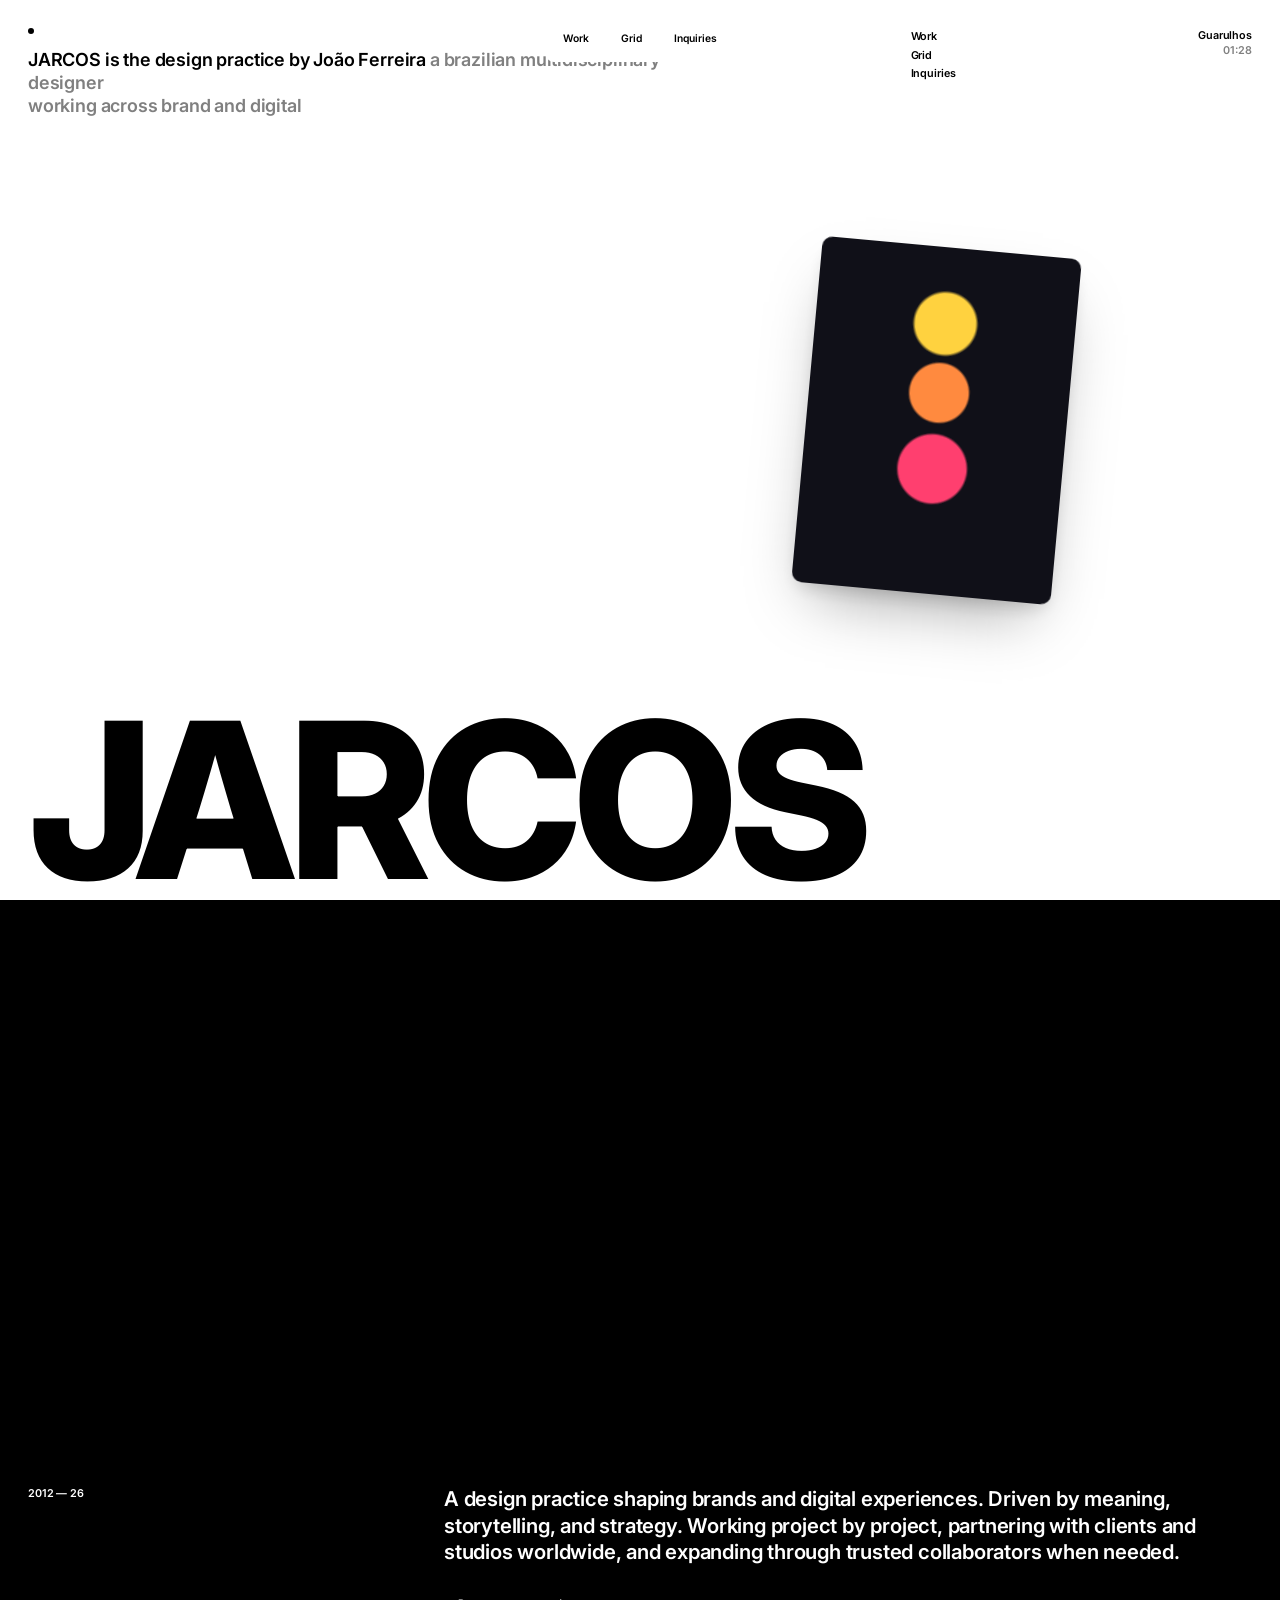
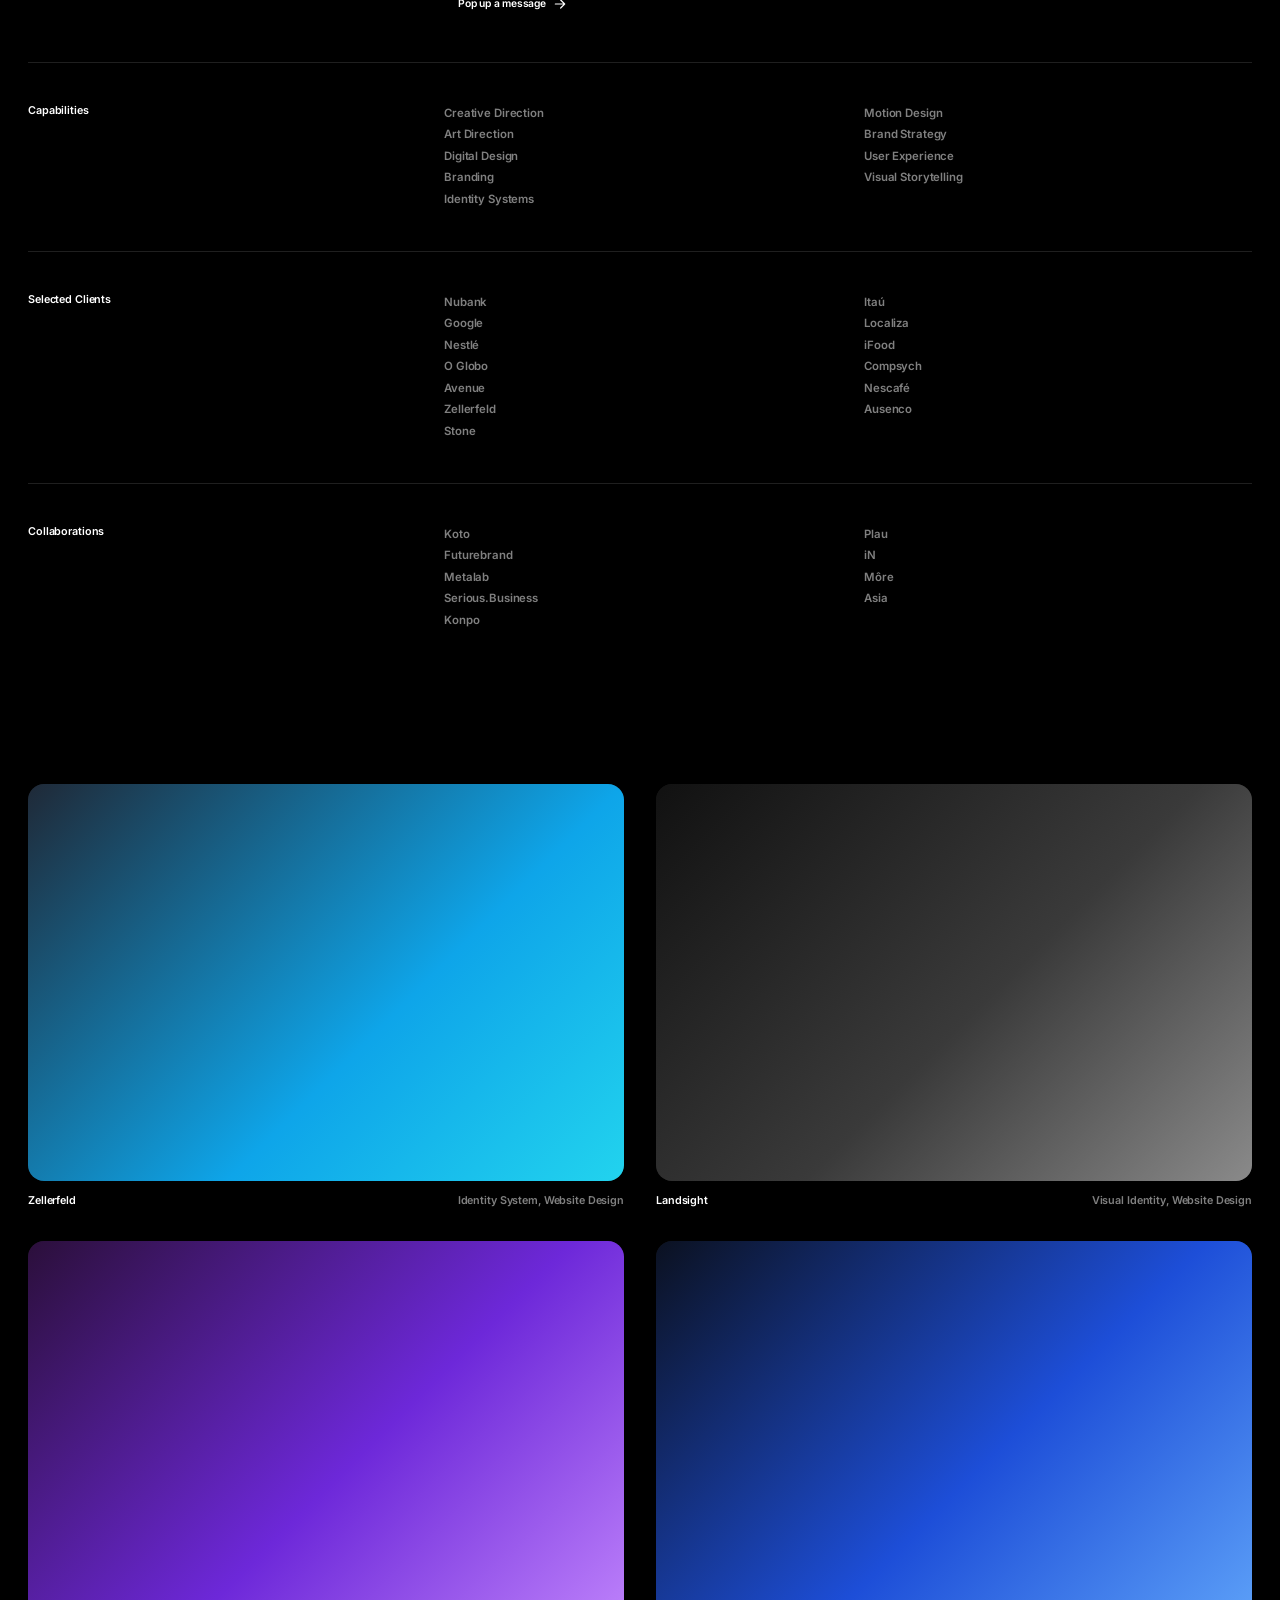
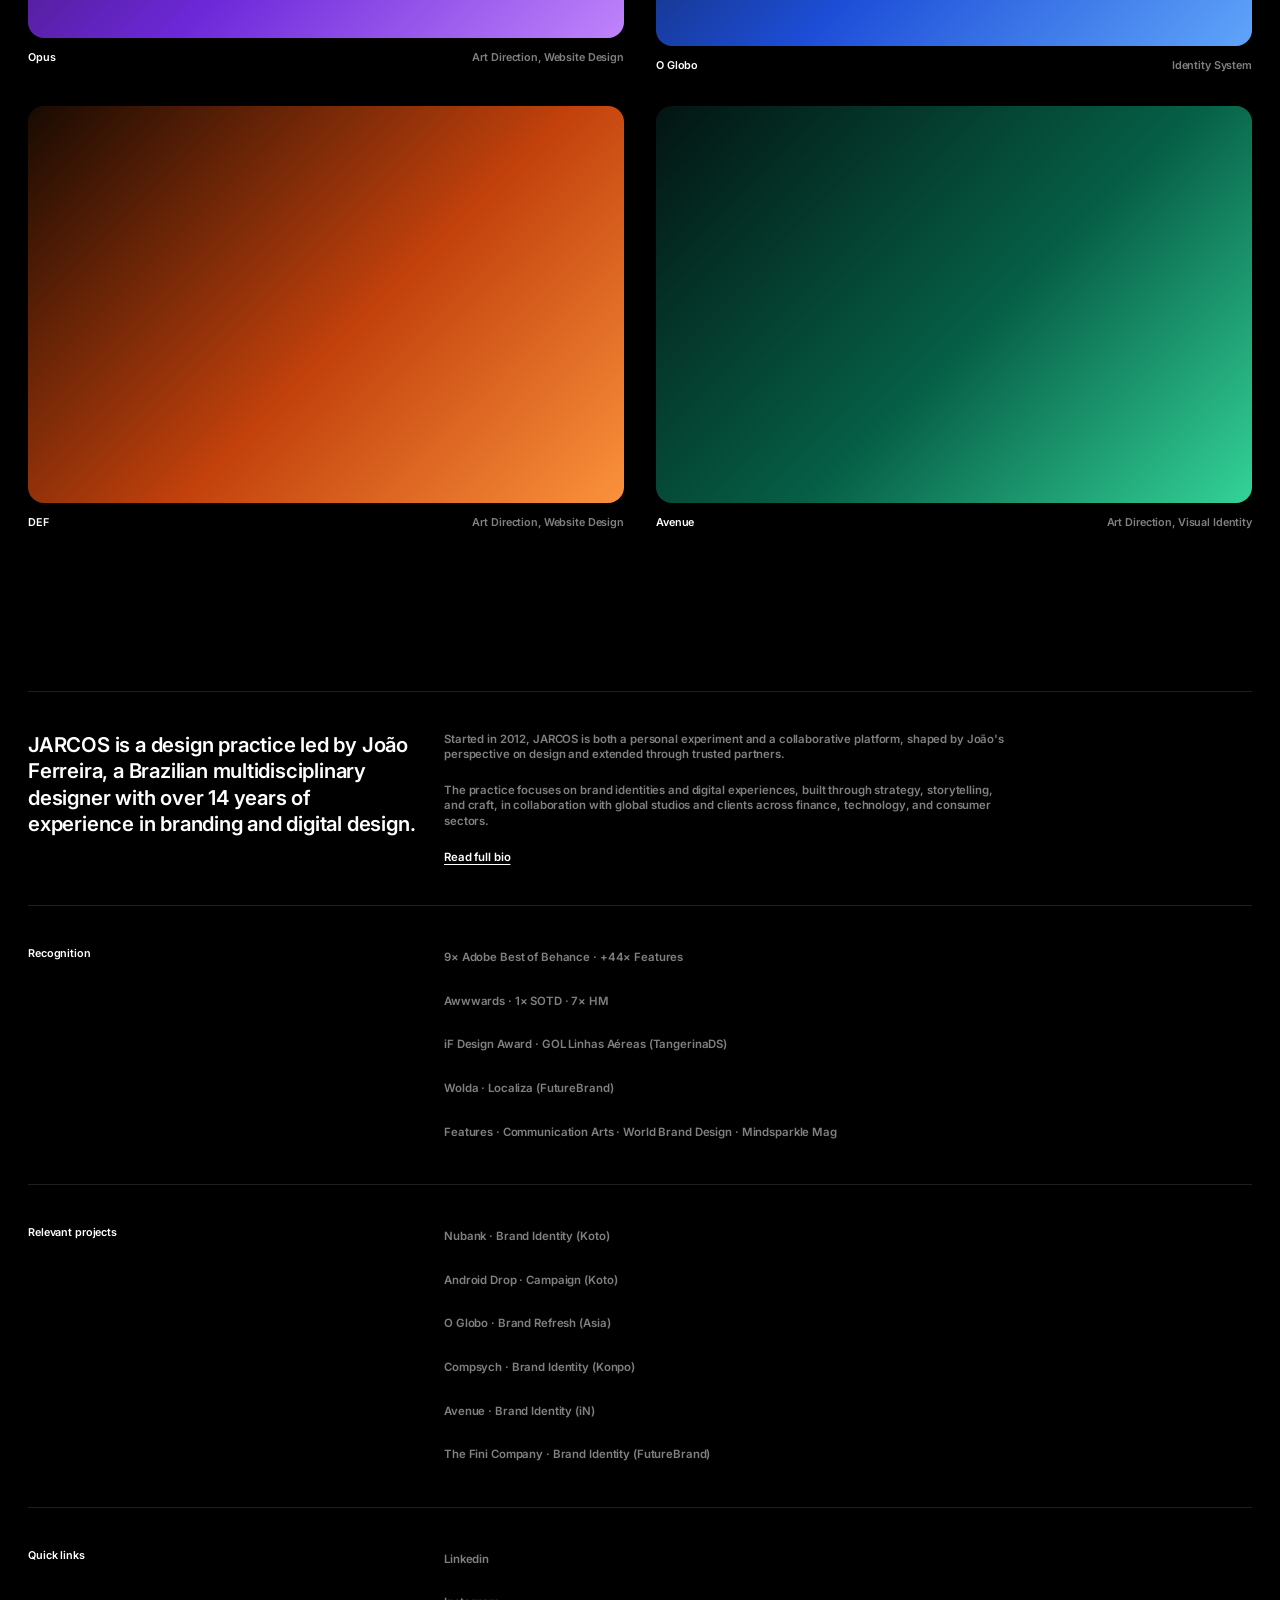
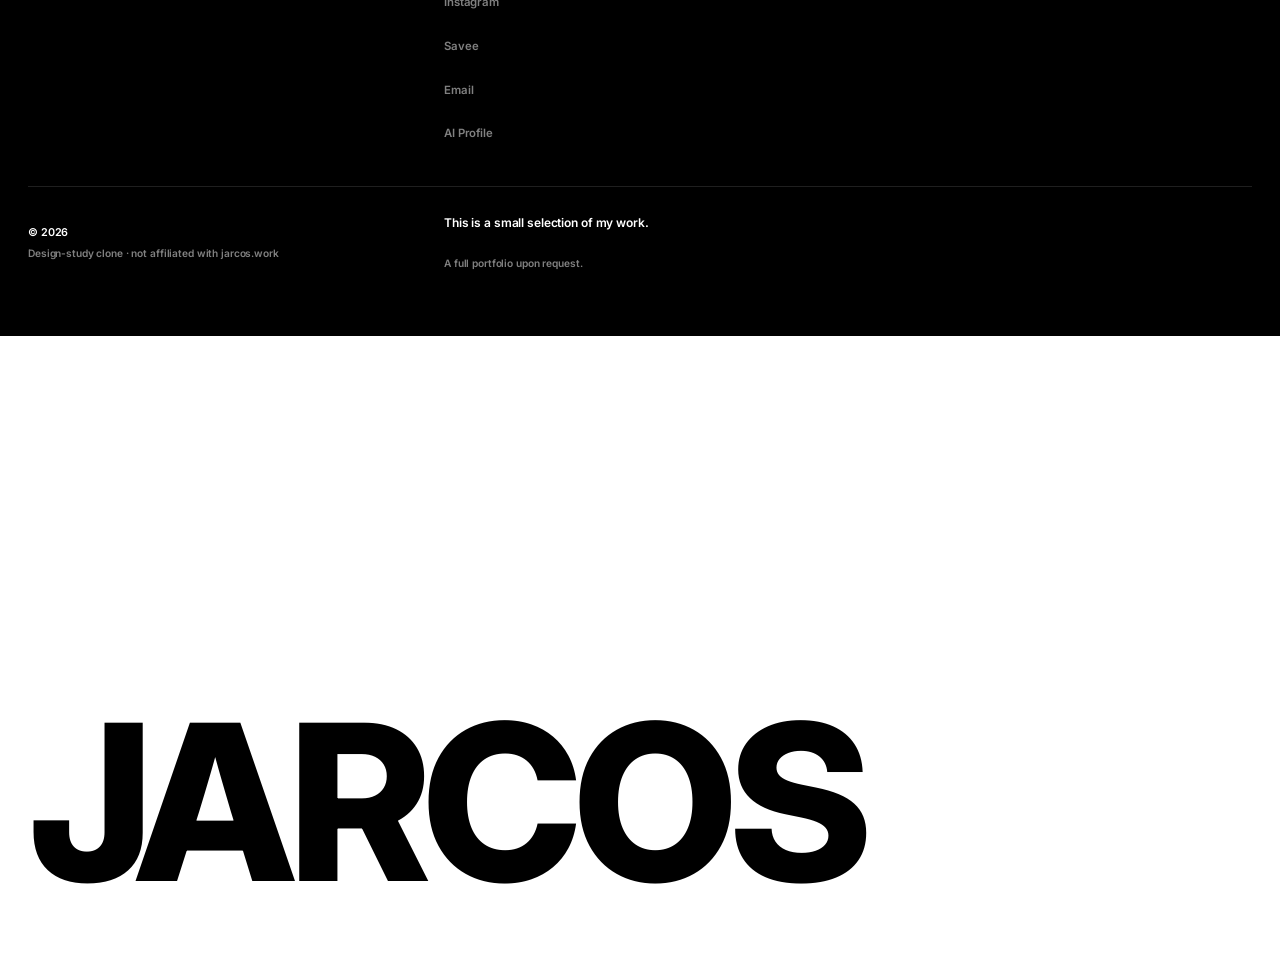
==== index.html @ 2660138b "Add JARCOS (jarcos.work) design-study clone Static HTML/CSS/JS recreation of the jarcos.work homepag" ====
<!DOCTYPE html>
<html lang="en">
<head>
<meta charset="utf-8">
<meta name="viewport" content="width=device-width, initial-scale=1">
<title>JARCOS — design practice by João Ferreira</title>
<meta name="description" content="Design-clone study of jarcos.work, built for front-end practice. Not affiliated with JARCOS / João Ferreira.">
<link rel="preconnect" href="https://fonts.googleapis.com">
<link rel="preconnect" href="https://fonts.gstatic.com" crossorigin>
<link href="https://fonts.googleapis.com/css2?family=Inter:wght@400;500;600;700;800;900&display=swap" rel="stylesheet">
<link rel="stylesheet" href="styles.css">
</head>
<body class="cursor-none">

<!-- ============ CUSTOM CURSOR ============ -->
<div class="cursor hidden" id="cursor">
  <div class="cursor__circle">
    <svg viewBox="0 0 24 24" fill="none" aria-hidden="true"><path d="M5 12h13M13 6l6 6-6 6" stroke="#000" stroke-width="1.8" stroke-linecap="round" stroke-linejoin="round"/></svg>
  </div>
  <div class="cursor__button"><p>Go on, press it</p></div>
</div>

<!-- ============ STICKY PILL NAV ============ -->
<nav class="pill-nav" id="pillNav" aria-label="Primary">
  <div class="pill-nav__indicator" id="pillIndicator"></div>
  <a href="#work" class="pill-nav__link" data-cursor="pointer">Work</a>
  <a href="#grid" class="pill-nav__link" data-cursor="pointer">Grid</a>
  <a href="#contact" class="pill-nav__link" data-cursor="pointer">Inquiries</a>
</nav>

<main id="main">

  <!-- ============ SECTION 1: HERO ============ -->
  <section class="hero" id="s1">
    <div class="hero__top">
      <div class="hero__intro">
        <span class="hero__dot" aria-hidden="true"></span>
        <h1 class="hero__headline">
          <span class="reveal-letters" data-text="JARCOS is the design practice by João Ferreira"></span>
          <span class="reveal-letters hero__gray" data-text="a brazilian multidisciplinary designer"></span>
        </h1>
        <p class="hero__headline hero__gray">
          <span class="reveal-letters" data-text="working across brand and digital"></span>
        </p>
      </div>

      <ul class="hero__nav" aria-label="Sections">
        <li style="transition-delay:40ms"><a href="#work" data-cursor="pointer">Work</a></li>
        <li style="transition-delay:80ms"><a href="#grid" data-cursor="pointer">Grid</a></li>
        <li style="transition-delay:120ms"><a href="#contact" data-cursor="pointer">Inquiries</a></li>
      </ul>

      <div class="hero__gru">
        <p class="hero__city">Guarulhos</p>
        <p class="hero__clock" id="clock">--:--</p>
      </div>
    </div>

    <div class="hero__arena" id="heroArena">
      <figure class="floater" id="floater" data-cursor="press">
        <div class="floater__art floater__art--1"></div>
      </figure>
    </div>

    <h2 class="wordmark" id="wordmarkHero" data-cursor="press">JARCOS</h2>
  </section>

  <div class="spacer" aria-hidden="true"></div>

  <!-- ============ SECTION 2: ABOUT ============ -->
  <section class="panel panel--about" id="s2">

    <div class="row row--intro reveal-block">
      <div class="row__label">2012 — 26</div>
      <div class="row__content">
        <p class="row__heading">A design practice shaping brands and digital experiences. Driven by meaning, storytelling, and strategy. Working project by project, partnering with clients and studios worldwide, and expanding through trusted collaborators when needed.</p>
        <a href="mailto:hi@jarcos.work?subject=Project%20inquiry" class="cta" data-cursor="pointer">
          <span class="cta__fill" aria-hidden="true"></span>
          <span class="cta__label">Pop up a message</span>
          <span class="cta__arrows" aria-hidden="true">
            <svg viewBox="0 0 24 24" fill="none"><path d="M5 12h13M13 6l6 6-6 6" stroke="currentColor" stroke-width="1.8" stroke-linecap="round" stroke-linejoin="round"/></svg>
            <svg viewBox="0 0 24 24" fill="none"><path d="M5 12h13M13 6l6 6-6 6" stroke="currentColor" stroke-width="1.8" stroke-linecap="round" stroke-linejoin="round"/></svg>
          </span>
        </a>
      </div>
    </div>

    <div class="row row--bordered reveal-block">
      <div class="row__label">Capabilities</div>
      <div class="row__content row__content--split">
        <ul class="row__list">
          <li>Creative Direction</li><li>Art Direction</li><li>Digital Design</li><li>Branding</li><li>Identity Systems</li>
        </ul>
        <ul class="row__list">
          <li>Motion Design</li><li>Brand Strategy</li><li>User Experience</li><li>Visual Storytelling</li>
        </ul>
      </div>
    </div>

    <div class="row row--bordered reveal-block">
      <div class="row__label">Selected Clients</div>
      <div class="row__content row__content--split">
        <ul class="row__list">
          <li>Nubank</li><li>Google</li><li>Nestlé</li><li>O Globo</li><li>Avenue</li><li>Zellerfeld</li><li>Stone</li>
        </ul>
        <ul class="row__list">
          <li>Itaú</li><li>Localiza</li><li>iFood</li><li>Compsych</li><li>Nescafé</li><li>Ausenco</li>
        </ul>
      </div>
    </div>

    <div class="row row--bordered reveal-block">
      <div class="row__label">Collaborations</div>
      <div class="row__content row__content--split">
        <ul class="row__list">
          <li><a href="https://koto.studio/" target="_blank" rel="noopener" data-cursor="pointer">Koto</a></li>
          <li><a href="http://futurebrand.com/" target="_blank" rel="noopener" data-cursor="pointer">Futurebrand</a></li>
          <li><a href="https://metalab.co/" target="_blank" rel="noopener" data-cursor="pointer">Metalab</a></li>
          <li><a href="https://serious.business/" target="_blank" rel="noopener" data-cursor="pointer">Serious.Business</a></li>
          <li><a href="https://www.konpo.studio/" target="_blank" rel="noopener" data-cursor="pointer">Konpo</a></li>
        </ul>
        <ul class="row__list">
          <li><a href="https://plau.design/" target="_blank" rel="noopener" data-cursor="pointer">Plau</a></li>
          <li><a href="http://in.com.br/" target="_blank" rel="noopener" data-cursor="pointer">iN</a></li>
          <li><a href="https://www.instagram.com/moretalent.tech/" target="_blank" rel="noopener" data-cursor="pointer">Môre</a></li>
          <li><a href="https://asiaxp.co/" target="_blank" rel="noopener" data-cursor="pointer">Asia</a></li>
        </ul>
      </div>
    </div>
  </section>

  <!-- ============ SECTION 3: WORK GALLERY ============ -->
  <section class="panel panel--work" id="work">
    <div class="gallery">

      <article class="project reveal-block" style="--ar:1920/1280">
        <div class="project__media" data-cursor="pointer"><div class="art art--zellerfeld"></div></div>
        <div class="project__info"><span class="project__title">Zellerfeld</span><span class="project__tag">Identity System, Website Design</span></div>
      </article>

      <article class="project reveal-block" style="--ar:1440/960">
        <div class="project__media" data-cursor="pointer"><div class="art art--landsight"></div></div>
        <div class="project__info"><span class="project__title">Landsight</span><span class="project__tag">Visual Identity, Website Design</span></div>
      </article>

      <article class="project reveal-block" style="--ar:1920/1280">
        <div class="project__media" data-cursor="pointer"><div class="art art--opus"></div></div>
        <div class="project__info"><span class="project__title">Opus</span><span class="project__tag">Art Direction, Website Design</span></div>
      </article>

      <article class="project reveal-block" style="--ar:2116/1440">
        <div class="project__media" data-cursor="pointer"><div class="art art--oglobo"></div></div>
        <div class="project__info"><span class="project__title">O Globo</span><span class="project__tag">Identity System</span></div>
      </article>

      <article class="project reveal-block" style="--ar:1920/1280">
        <div class="project__media" data-cursor="pointer"><div class="art art--def"></div></div>
        <div class="project__info"><span class="project__title">DEF</span><span class="project__tag">Art Direction, Website Design</span></div>
      </article>

      <article class="project reveal-block" style="--ar:1440/960">
        <div class="project__media" data-cursor="pointer"><div class="art art--avenue"></div></div>
        <div class="project__info"><span class="project__title">Avenue</span><span class="project__tag">Art Direction, Visual Identity</span></div>
      </article>

    </div>
  </section>

  <!-- ============ SECTION 4: BIO / RECOGNITION / PROJECTS / LINKS ============ -->
  <section class="panel panel--bio" id="s4">

    <div class="row row--bordered reveal-block">
      <div class="row__label row__label--wide">JARCOS is a design practice led by João Ferreira, a Brazilian multidisciplinary designer with over 14 years of experience in branding and digital design.</div>
      <div class="row__content">
        <p class="row__para">Started in 2012, JARCOS is both a personal experiment and a collaborative platform, shaped by João's perspective on design and extended through trusted partners.</p>
        <p class="row__para">The practice focuses on brand identities and digital experiences, built through strategy, storytelling, and craft, in collaboration with global studios and clients across finance, technology, and consumer sectors.</p>
        <a href="#bio" class="row__link" data-cursor="pointer">Read full bio</a>
      </div>
    </div>

    <div class="row row--bordered reveal-block">
      <div class="row__label">Recognition</div>
      <ul class="row__content row__list row__list--wide">
        <li>9× Adobe Best of Behance · +44× Features</li>
        <li>Awwwards · 1× SOTD · 7× HM</li>
        <li>iF Design Award · GOL Linhas Aéreas (TangerinaDS)</li>
        <li>Wolda · Localiza (FutureBrand)</li>
        <li>Features · Communication Arts · World Brand Design · Mindsparkle Mag</li>
      </ul>
    </div>

    <div class="row row--bordered reveal-block">
      <div class="row__label">Relevant projects</div>
      <ul class="row__content row__list row__list--wide">
        <li>Nubank · Brand Identity (Koto)</li>
        <li>Android Drop · Campaign (Koto)</li>
        <li>O Globo · Brand Refresh (Asia)</li>
        <li>Compsych · Brand Identity (Konpo)</li>
        <li>Avenue · Brand Identity (iN)</li>
        <li>The Fini Company · Brand Identity (FutureBrand)</li>
      </ul>
    </div>

    <div class="row row--bordered reveal-block">
      <div class="row__label">Quick links</div>
      <ul class="row__content row__list row__list--wide">
        <li><a href="https://linkedin.com/in/jarcoswork" target="_blank" rel="noopener" data-cursor="pointer">Linkedin</a></li>
        <li><a href="https://www.instagram.com/_jarcos/" target="_blank" rel="noopener" data-cursor="pointer">Instagram</a></li>
        <li><a href="https://savee.com/jarcoswork" target="_blank" rel="noopener" data-cursor="pointer">Savee</a></li>
        <li><a href="mailto:hi@jarcos.work" data-cursor="pointer">Email</a></li>
        <li><a href="#agents" data-cursor="pointer">AI Profile</a></li>
      </ul>
    </div>

    <div class="row row--bordered row--meta reveal-block">
      <div class="row__label">
        <p>© 2026</p>
        <p class="row__muted">Design-study clone · not affiliated with jarcos.work</p>
      </div>
      <div class="row__content">
        <p class="row__strong">This is a small selection of my work.</p>
        <a class="row__muted" href="mailto:hi@jarcos.work?subject=Request%20for%20Full%20Portfolio&body=Hi%20Jo%C3%A3o%2C%0A%0ACould%20you%20please%20share%20your%20full%20portfolio%3F%0A%0AThank%20you!" data-cursor="pointer">A full portfolio upon request.</a>
      </div>
    </div>

  </section>

  <!-- ============ SECTION 5: CLOSING WORDMARK ============ -->
  <section class="hero hero--footer" id="s5">
    <h2 class="wordmark" data-cursor="press">JARCOS</h2>
  </section>

</main>

<script src="script.js"></script>
</body>
</html>
---- styles.css ----
/* ==========================================================================
   JARCOS — design-study clone of jarcos.work
   ========================================================================== */

:root{
  --black:#000;
  --white:#fff;
  --gray:rgb(128,128,128);
  --border:rgba(255,255,255,0.12);
  --ease:cubic-bezier(0.38,0.1,0,0.99);
  --ease-soft:cubic-bezier(0.25,0.1,0.25,1);
}

*{box-sizing:border-box}
html,body{margin:0;padding:0}
html{
  font-size:87.5%;
  -webkit-font-smoothing:antialiased;
  -moz-osx-font-smoothing:grayscale;
  scroll-behavior:smooth;
}
@media (min-width:1200px) and (max-width:1919.98px){ html{ font-size:75%; } }
@media (min-width:1920px){ html{ font-size:100%; } }

body{
  background:var(--black);
  color:var(--black);
  font-family:"Inter Display","Inter",sans-serif;
  font-weight:600;
  letter-spacing:-0.01em;
  line-height:1.3em;
  overflow-x:hidden;
}

a{color:inherit;text-decoration:none}
ul{list-style:none;margin:0;padding:0}
p{margin:0}
h1,h2{margin:0;font-weight:600}

body.cursor-none, body.cursor-none *{cursor:none}
@media (hover:none), (max-width:809.98px){
  body.cursor-none, body.cursor-none *{cursor:auto}
  .cursor{display:none}
}

/* ---------- custom cursor ---------- */
.cursor{
  position:fixed; top:0; left:0; z-index:999;
  pointer-events:none;
  transform:translate(-50%,-50%);
  display:flex; align-items:center; gap:8px;
}
.cursor__circle{
  width:36px;height:36px;border-radius:50%;
  background:var(--white);
  display:flex;align-items:center;justify-content:center;
  transition:transform 250ms var(--ease-soft), opacity 250ms var(--ease-soft);
}
.cursor__circle svg{width:16px;height:16px}
.cursor__button{
  background:var(--white);
  border-radius:4px;
  padding:8px 12px;
  font-size:.8rem;
  letter-spacing:-0.02em;
  white-space:nowrap;
  opacity:0; transform:scale(.85) translateX(-6px);
  transition:opacity 250ms var(--ease-soft), transform 250ms var(--ease-soft);
}
.cursor.press .cursor__circle{transform:scale(0);opacity:0}
.cursor.press .cursor__button{opacity:1;transform:scale(1) translateX(0)}
.cursor.hidden{opacity:0}

/* ---------- pill nav ---------- */
.pill-nav{
  position:fixed; top:16px; left:50%; transform:translateX(-50%);
  z-index:50;
  display:inline-flex; gap:8px;
  background:var(--white);
  border-radius:8px;
  padding:5px;
  opacity:0;
  animation:fadeIn .6s var(--ease) .3s forwards;
}
.pill-nav__indicator{
  position:absolute;
  background:#eee;
  border-radius:4px;
  transition:left 300ms var(--ease-soft), width 300ms var(--ease-soft), opacity 200ms;
  opacity:0;
  z-index:1;
}
.pill-nav__link{
  position:relative; z-index:2;
  padding:10px 12px;
  border-radius:8px;
  color:var(--black);
  font-size:.86rem;
  letter-spacing:0;
}

@keyframes fadeIn{to{opacity:1}}

/* ---------- layout helpers ---------- */
main{position:relative}

.spacer{height:50vh}

/* ---------- hero ---------- */
.hero{
  position:sticky; top:0;
  height:100vh;
  min-height:560px;
  background:var(--white);
  overflow:hidden;
  display:flex; flex-direction:column;
  padding:28px 28px 0;
}
.hero--footer{
  position:relative;
  justify-content:flex-end;
  height:auto;
  min-height:70vh;
  padding-bottom:5vw;
}

.hero__top{
  display:flex; justify-content:space-between; align-items:flex-start;
  gap:24px; flex-wrap:wrap;
}
.hero__intro{max-width:640px}
.hero__dot{
  display:inline-block; width:6px; height:6px; border-radius:50%;
  background:var(--black); margin-bottom:10px;
}
.hero__headline{
  font-size:1.5rem;
  letter-spacing:-0.01em;
  line-height:1.3em;
  display:block;
}
.hero__gray{color:var(--gray)}

.hero__nav{display:flex; flex-direction:column; gap:2px; text-align:left}
.hero__nav a{font-size:.9rem}
.hero__nav li{
  opacity:0; transform:translateY(8px);
  transition:opacity .5s var(--ease), transform .5s var(--ease);
}
.hero__nav.in li{opacity:1;transform:translateY(0)}

.hero__gru{text-align:right}
.hero__city{font-size:.9rem;color:var(--black)}
.hero__clock{font-size:.9rem;color:var(--gray);letter-spacing:0;line-height:1em;margin-top:2px}

@media (max-width:809.98px){
  .hero__nav, .hero__gru{display:none}
}

/* floating arena + DVD-bounce card */
.hero__arena{
  position:absolute; inset:0;
  pointer-events:none;
}
.floater{
  position:absolute;
  width:min(22vw,260px);
  aspect-ratio:3/4;
  margin:0;
  border-radius:10px;
  box-shadow:0 30px 60px -20px rgba(0,0,0,.35), 0 10px 20px -8px rgba(0,0,0,.2);
  transform:translate3d(0,0,0) rotate(-4deg);
  will-change:transform;
  overflow:hidden;
  pointer-events:auto;
}
.floater__art{width:100%;height:100%;transition:background 700ms ease}
.floater__art--1{background:
  radial-gradient(circle at 50% 18%, #35d0ff 0 9%, transparent 10%),
  radial-gradient(circle at 50% 34%, #3f7bff 0 11%, transparent 12%),
  radial-gradient(circle at 50% 52%, #7b4bff 0 13%, transparent 14%),
  radial-gradient(circle at 50% 72%, #1a1a1a 0 12%, transparent 13%),
  radial-gradient(circle at 50% 90%, #1a1a1a 0 9%, transparent 10%),
  linear-gradient(180deg,#f3f3f3 0%,#f3f3f3 48%,#ff5b2e 48%,#c72fa0 100%);
}
.floater__art--2{background:
  radial-gradient(circle at 50% 22%, #ffd23f 0 10%, transparent 11%),
  radial-gradient(circle at 50% 42%, #ff8a3f 0 12%, transparent 13%),
  radial-gradient(circle at 50% 64%, #ff3f6f 0 13%, transparent 14%),
  linear-gradient(180deg,#101018 0%,#101018 100%);
}
.floater__art--3{background:
  radial-gradient(circle at 50% 25%, #6dffb0 0 10%, transparent 11%),
  radial-gradient(circle at 50% 46%, #2fd0c7 0 12%, transparent 13%),
  radial-gradient(circle at 50% 68%, #123c7a 0 13%, transparent 14%),
  linear-gradient(180deg,#eef2f6 0%,#eef2f6 100%);
}

/* giant wordmark */
.wordmark{
  width:100%;
  font-weight:800;
  letter-spacing:-0.035em;
  line-height:.8;
  font-size:17vw;
  color:var(--black);
  text-align:justify;
  text-align-last:justify;
  margin-top:auto;
  padding-bottom:1vw;
  user-select:none;
}
.hero--footer .wordmark{margin-top:0}

/* ---------- black panels ---------- */
.panel{
  position:relative;
  background:var(--black);
  color:var(--white);
  backdrop-filter:blur(10px);
  -webkit-backdrop-filter:blur(10px);
  padding:96px 28px 64px;
}
.panel--work{padding-top:48px}

.row{
  display:grid;
  grid-template-columns:repeat(12,1fr);
  gap:24px;
  padding:40px 0;
}
.row--bordered{border-top:1px solid var(--border)}
.row--meta{align-items:center;padding-top:28px;padding-bottom:0}

.row__label{
  grid-column:1 / span 12;
  font-size:.9rem;
  color:var(--white);
}
.row__label--wide{
  font-size:1.7rem;
  line-height:1.3em;
  letter-spacing:-0.01em;
}
.row__label .row__muted{margin-top:6px}

.row__content{
  grid-column:1 / span 12;
  display:flex; flex-direction:column; gap:20px;
  color:var(--gray);
  font-size:.95rem;
}
.row__content--split{
  display:grid;
  grid-template-columns:1fr 1fr;
  gap:8px 32px;
}
.row__heading{
  color:var(--white);
  font-size:1.7rem;
  line-height:1.3em;
  letter-spacing:-0.01em;
  max-width:820px;
}
.row__para{max-width:560px}
.row__list li{padding:3px 0}
.row__list--wide li{padding:4px 0}
.row__link{color:var(--white);text-decoration:underline;text-underline-offset:3px;width:fit-content}
.row__strong{color:var(--white);font-size:1rem;margin-bottom:6px}
.row__muted{color:var(--gray);font-size:.85rem}

@media (min-width:810px){
  .row__label{grid-column:1 / span 4}
  .row__content{grid-column:5 / span 8}
  .row--meta .row__content{grid-column:5 / span 4}
}

/* CTA button */
.cta{
  position:relative;
  display:inline-flex; align-items:center; gap:6px;
  background:var(--black);
  color:var(--white);
  border-radius:999px;
  padding:10px 12px 10px 14px;
  width:fit-content;
  overflow:hidden;
  isolation:isolate;
}
.cta__fill{
  position:absolute; inset:0;
  background:var(--white);
  filter:blur(6px);
  transform:scaleX(0);
  transform-origin:left;
  transition:transform 400ms var(--ease-soft);
  z-index:0;
}
.cta:hover .cta__fill{transform:scaleX(1)}
.cta__label{position:relative;z-index:1;font-size:.86rem;letter-spacing:-0.02em;mix-blend-mode:difference}
.cta__arrows{position:relative;z-index:1;width:16px;height:16px;display:block;mix-blend-mode:difference}
.cta__arrows svg{position:absolute;inset:0;width:16px;height:16px;stroke:var(--white);transition:transform 400ms var(--ease-soft), opacity 400ms var(--ease-soft)}
.cta__arrows svg:first-child{transform:translateX(0)}
.cta:hover .cta__arrows svg:first-child{transform:translateX(20px);opacity:0}
.cta__arrows svg:last-child{transform:translateX(-20px);opacity:0}
.cta:hover .cta__arrows svg:last-child{transform:translateX(0);opacity:1}

/* ---------- work gallery ---------- */
.gallery{
  display:grid;
  grid-template-columns:1fr;
  gap:20px;
}
@media (min-width:810px){
  .gallery{grid-template-columns:1fr 1fr; gap:32px}
}
.project{display:flex;flex-direction:column;gap:12px}
.project__media{
  aspect-ratio:var(--ar);
  border-radius:16px;
  overflow:hidden;
  background:#111;
  cursor:pointer;
}
.art{
  width:100%;height:100%;
  clip-path:inset(0%);
  transition:clip-path 600ms var(--ease-soft), transform 600ms var(--ease-soft);
  transform:scale(1.001);
}
.project__media:hover .art{clip-path:inset(.7%)}
.art--zellerfeld{background:linear-gradient(135deg,#1f2937,#0ea5e9 60%,#22d3ee)}
.art--landsight{background:linear-gradient(135deg,#111,#3a3a3a 55%,#8a8a8a)}
.art--opus{background:linear-gradient(135deg,#2b0f3a,#6d28d9 55%,#c084fc)}
.art--oglobo{background:linear-gradient(135deg,#0b1120,#1d4ed8 55%,#60a5fa)}
.art--def{background:linear-gradient(135deg,#180a02,#c2410c 55%,#fb923c)}
.art--avenue{background:linear-gradient(135deg,#031412,#065f46 55%,#34d399)}

.project__info{display:flex; justify-content:space-between; gap:12px; font-size:.9rem}
.project__title{color:var(--white);font-weight:600}
.project__tag{color:var(--gray)}

/* ---------- reveal-on-scroll ---------- */
.reveal-block{opacity:0; transform:translateY(8px); transition:opacity .5s var(--ease), transform .5s var(--ease)}
.reveal-block.in{opacity:1; transform:translateY(0)}

.reveal-letters{display:inline}
.reveal-letters .char{
  display:inline-block;
  opacity:0; transform:translateY(10px);
  transition:opacity .42s var(--ease), transform .42s var(--ease);
}
.reveal-letters.in .char{opacity:1;transform:translateY(0)}

/* ---------- responsive tuning ---------- */
@media (max-width:809.98px){
  .hero{padding:64px 18px 0}
  .hero__headline{font-size:1.15rem}
  .wordmark{font-size:20vw}
  .panel{padding:64px 18px 48px}
  .floater{width:44vw}
}
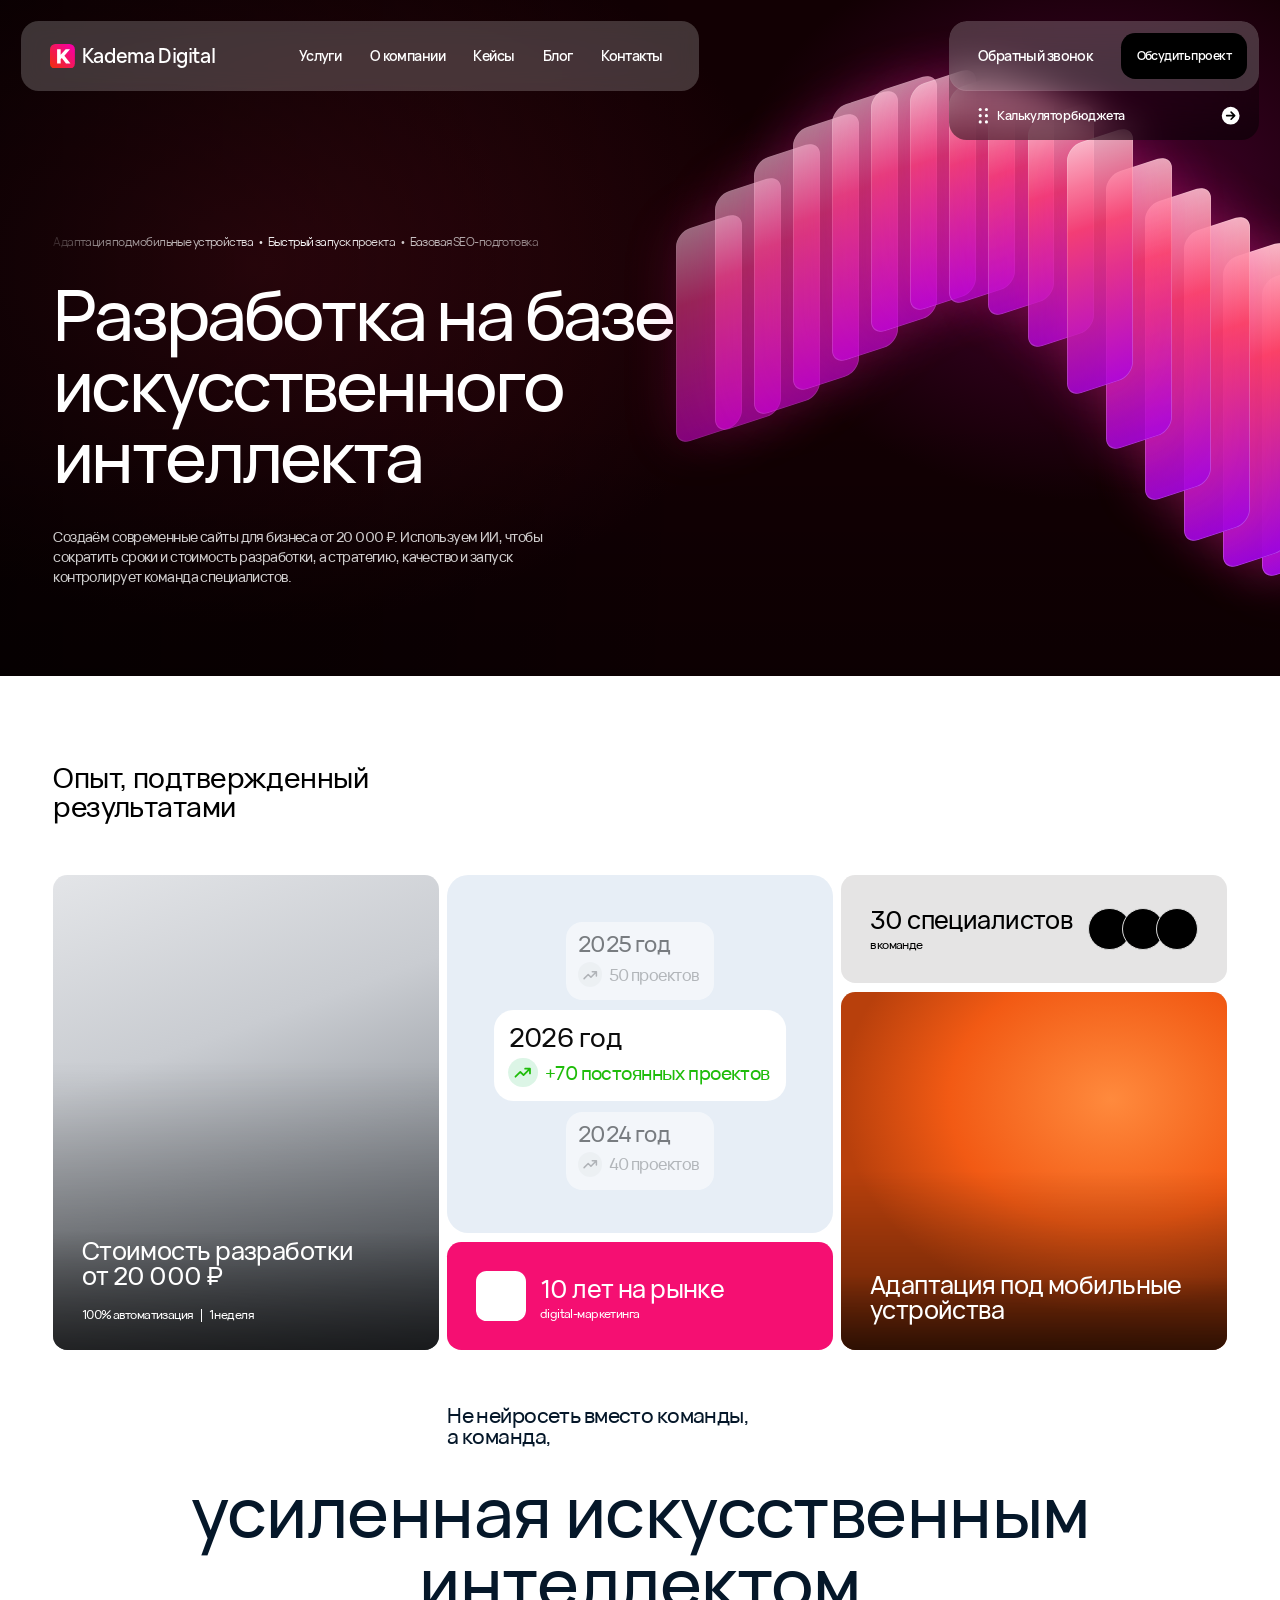
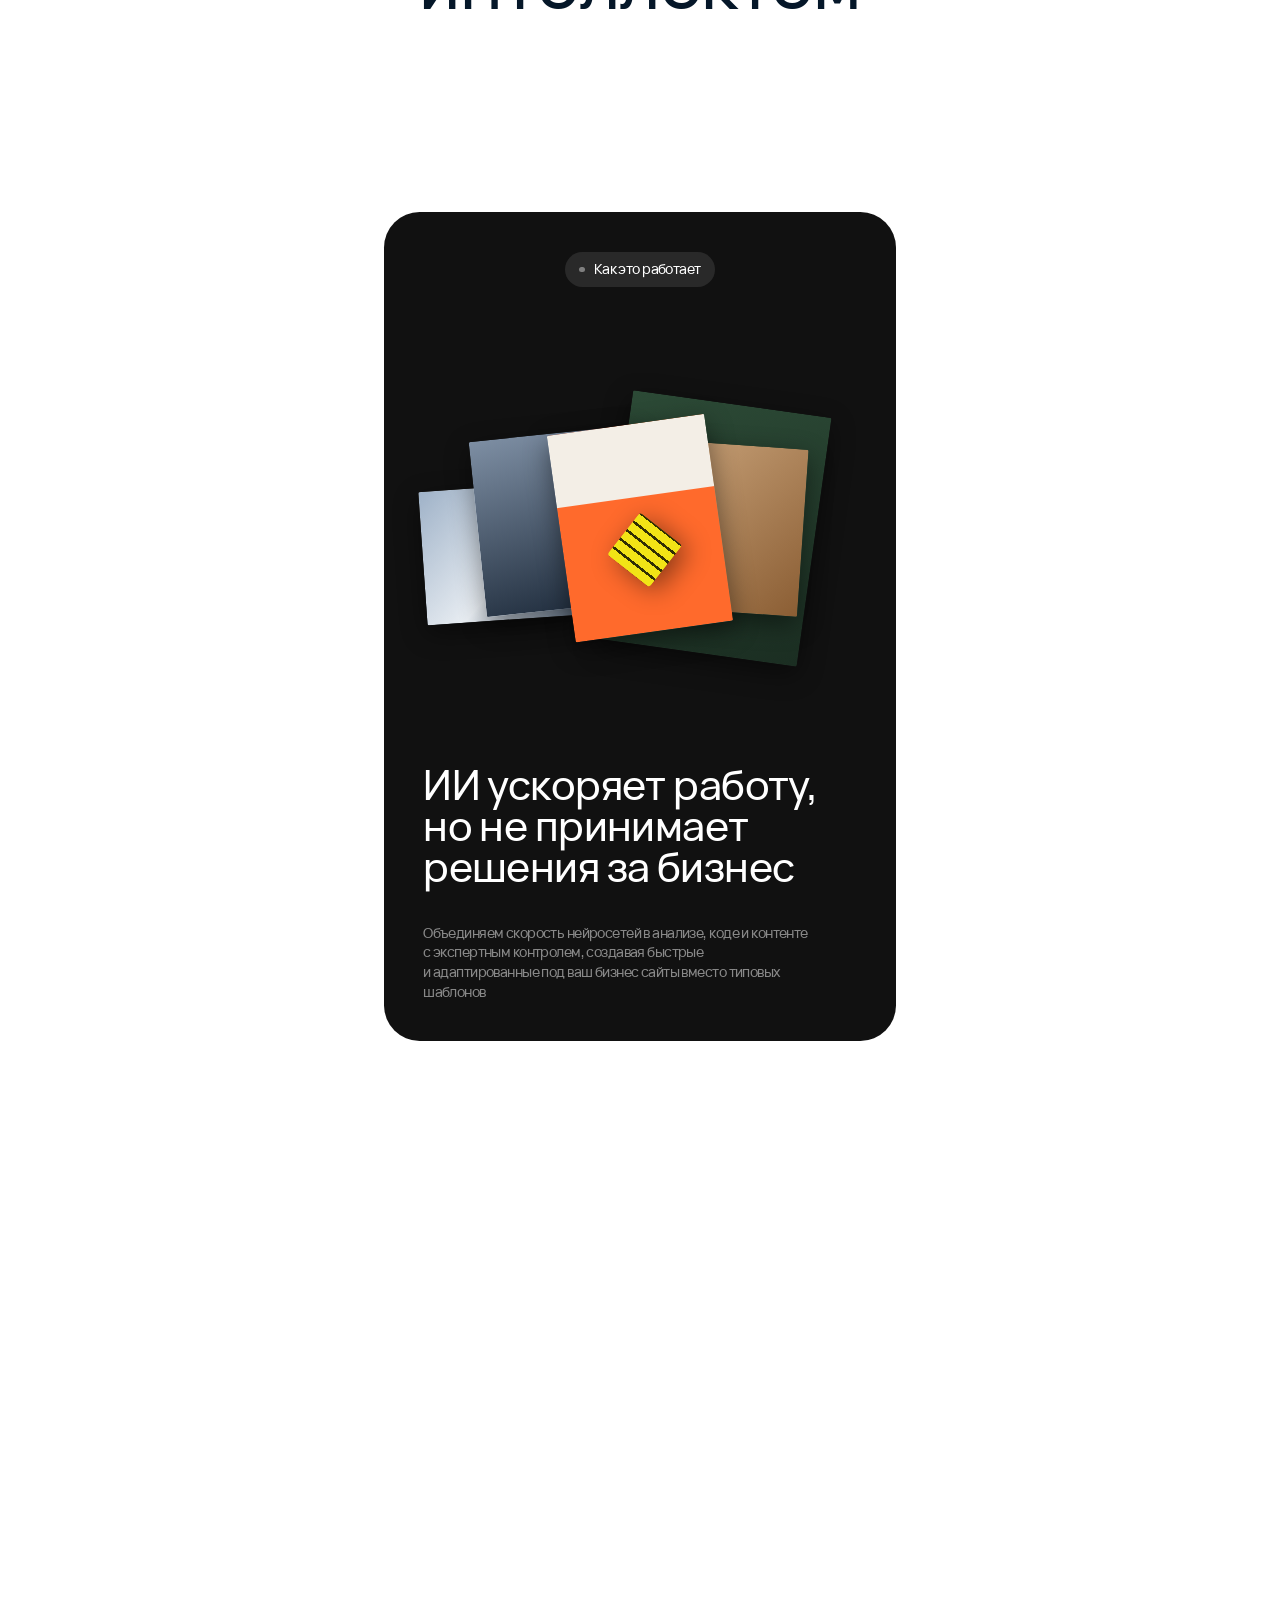
==== commit ec3064bb: "GitHub Pages: прототип Kadema Digital Co-Authored-By: Claude Opus 5.5 <noreply@anthropic.com> Claude" ====
--- a/index.html
+++ b/index.html
@@ -1,237 +1,161 @@
 <!DOCTYPE html>
-<html lang="en">
+<html lang="ru">
 <head>
 <meta charset="utf-8">
 <meta name="viewport" content="width=device-width, initial-scale=1">
-<title>JARCOS — design practice by João Ferreira</title>
-<meta name="description" content="Design-clone study of jarcos.work, built for front-end practice. Not affiliated with JARCOS / João Ferreira.">
-<link rel="preconnect" href="https://fonts.googleapis.com">
-<link rel="preconnect" href="https://fonts.gstatic.com" crossorigin>
-<link href="https://fonts.googleapis.com/css2?family=Inter:wght@400;500;600;700;800;900&display=swap" rel="stylesheet">
+<title>Kadema Digital — прототип</title>
 <link rel="stylesheet" href="styles.css">
 </head>
-<body class="cursor-none">
+<body>
+<div class="page" id="page">
 
-<!-- ============ CUSTOM CURSOR ============ -->
-<div class="cursor hidden" id="cursor">
-  <div class="cursor__circle">
-    <svg viewBox="0 0 24 24" fill="none" aria-hidden="true"><path d="M5 12h13M13 6l6 6-6 6" stroke="#000" stroke-width="1.8" stroke-linecap="round" stroke-linejoin="round"/></svg>
-  </div>
-  <div class="cursor__button"><p>Go on, press it</p></div>
-</div>
+  <!-- ============ HEADER (две части) ============ -->
+  <header class="header is-top" id="header">
+    <nav class="header__nav">
+      <a href="#" class="logo" aria-label="Kadema Digital">
+        <svg class="logo__mark" viewBox="0 0 28 28" aria-hidden="true">
+          <defs><linearGradient id="lg" x1="0" y1="1" x2="1" y2="0"><stop offset=".08" stop-color="#F02D13"/><stop offset=".9" stop-color="#F700A1"/></linearGradient></defs>
+          <rect width="28" height="28" rx="6" fill="url(#lg)"/>
+          <path d="M8 6h4v6.2L17.6 6h4.9l-6.3 7.1L23 22h-5l-4.7-6.2L12 17.2V22H8z" fill="#fff"/>
+        </svg>
+        <span class="logo__text">Kadema Digital</span>
+      </a>
+      <div class="header__links">
+        <a href="#">Услуги</a>
+        <a href="#">О компании</a>
+        <a href="#">Кейсы</a>
+        <a href="#">Блог</a>
+        <a href="#">Контакты</a>
+      </div>
+    </nav>
 
-<!-- ============ STICKY PILL NAV ============ -->
-<nav class="pill-nav" id="pillNav" aria-label="Primary">
-  <div class="pill-nav__indicator" id="pillIndicator"></div>
-  <a href="#work" class="pill-nav__link" data-cursor="pointer">Work</a>
-  <a href="#grid" class="pill-nav__link" data-cursor="pointer">Grid</a>
-  <a href="#contact" class="pill-nav__link" data-cursor="pointer">Inquiries</a>
-</nav>
+    <div class="header__cta" id="headerCta">
+      <div class="cta-row">
+        <a href="#" class="cta-row__link">Обратный звонок</a>
+        <a href="#" class="btn-black">Обсудить проект</a>
+      </div>
+      <a href="#" class="calc-row">
+        <span class="calc-row__left">
+          <svg width="12" height="24" viewBox="0 0 12 24" aria-hidden="true" fill="#fff">
+            <rect x=".75" y="3.25" width="3.5" height="3.5" rx="1.75"/><rect x=".75" y="10.25" width="3.5" height="3.5" rx="1.75"/><rect x=".75" y="17.25" width="3.5" height="3.5" rx="1.75"/>
+            <rect x="7.75" y="3.25" width="3.5" height="3.5" rx="1.75"/><rect x="7.75" y="10.25" width="3.5" height="3.5" rx="1.75"/><rect x="7.75" y="17.25" width="3.5" height="3.5" rx="1.75"/>
+          </svg>
+          Калькулятор бюджета
+        </span>
+        <svg width="24" height="24" viewBox="0 0 24 24" aria-hidden="true">
+          <circle cx="12" cy="12" r="10" fill="#fff"/>
+          <path d="M7.5 12h8.5M12.5 8l4 4-4 4" stroke="#000" stroke-width="1.8" fill="none" stroke-linecap="round" stroke-linejoin="round"/>
+        </svg>
+      </a>
+    </div>
+  </header>
 
-<main id="main">
+  <!-- ============ HERO ============ -->
+  <section class="hero">
+    <div class="hero__bg" id="heroBg"></div>
 
-  <!-- ============ SECTION 1: HERO ============ -->
-  <section class="hero" id="s1">
-    <div class="hero__top">
-      <div class="hero__intro">
-        <span class="hero__dot" aria-hidden="true"></span>
-        <h1 class="hero__headline">
-          <span class="reveal-letters" data-text="JARCOS is the design practice by João Ferreira"></span>
-          <span class="reveal-letters hero__gray" data-text="a brazilian multidisciplinary designer"></span>
-        </h1>
-        <p class="hero__headline hero__gray">
-          <span class="reveal-letters" data-text="working across brand and digital"></span>
-        </p>
-      </div>
-
-      <ul class="hero__nav" aria-label="Sections">
-        <li style="transition-delay:40ms"><a href="#work" data-cursor="pointer">Work</a></li>
-        <li style="transition-delay:80ms"><a href="#grid" data-cursor="pointer">Grid</a></li>
-        <li style="transition-delay:120ms"><a href="#contact" data-cursor="pointer">Inquiries</a></li>
-      </ul>
-
-      <div class="hero__gru">
-        <p class="hero__city">Guarulhos</p>
-        <p class="hero__clock" id="clock">--:--</p>
+    <div class="hero__tags-mask">
+      <div class="hero__tags">
+        <span>Адаптация под мобильные устройства</span><span>•</span>
+        <span>Быстрый запуск проекта</span><span>•</span>
+        <span>Базовая SEO-подготовка</span>
       </div>
     </div>
 
-    <div class="hero__arena" id="heroArena">
-      <figure class="floater" id="floater" data-cursor="press">
-        <div class="floater__art floater__art--1"></div>
-      </figure>
+    <div class="hero__content">
+      <h1>Разработка на базе искусственного интеллекта</h1>
+      <p>Создаём современные сайты для бизнеса от&nbsp;20&nbsp;000&nbsp;₽. Используем ИИ, чтобы сократить сроки и&nbsp;стоимость разработки, а&nbsp;стратегию, качество и&nbsp;запуск контролирует команда специалистов.</p>
     </div>
-
-    <h2 class="wordmark" id="wordmarkHero" data-cursor="press">JARCOS</h2>
   </section>
 
-  <div class="spacer" aria-hidden="true"></div>
+  <!-- ============ ОПЫТ ============ -->
+  <section class="section">
+    <h2 class="section__title">Опыт, подтвержденный результатами</h2>
 
-  <!-- ============ SECTION 2: ABOUT ============ -->
-  <section class="panel panel--about" id="s2">
+    <div class="cards">
+      <!-- колонка 1 -->
+      <article class="card card--photo card--main">
+        <div class="card__bg card__bg--main"></div>
+        <div class="card__text">
+          <h3>Cтоимость разработки<br>от 20 000 ₽</h3>
+          <div class="card__meta"><span>100% автоматизация</span><i></i><span>1 неделя</span></div>
+        </div>
+      </article>
 
-    <div class="row row--intro reveal-block">
-      <div class="row__label">2012 — 26</div>
-      <div class="row__content">
-        <p class="row__heading">A design practice shaping brands and digital experiences. Driven by meaning, storytelling, and strategy. Working project by project, partnering with clients and studios worldwide, and expanding through trusted collaborators when needed.</p>
-        <a href="mailto:hi@jarcos.work?subject=Project%20inquiry" class="cta" data-cursor="pointer">
-          <span class="cta__fill" aria-hidden="true"></span>
-          <span class="cta__label">Pop up a message</span>
-          <span class="cta__arrows" aria-hidden="true">
-            <svg viewBox="0 0 24 24" fill="none"><path d="M5 12h13M13 6l6 6-6 6" stroke="currentColor" stroke-width="1.8" stroke-linecap="round" stroke-linejoin="round"/></svg>
-            <svg viewBox="0 0 24 24" fill="none"><path d="M5 12h13M13 6l6 6-6 6" stroke="currentColor" stroke-width="1.8" stroke-linecap="round" stroke-linejoin="round"/></svg>
-          </span>
-        </a>
+      <!-- колонка 2 -->
+      <div class="col">
+        <div class="stats">
+          <div class="stats__stack">
+            <div class="year year--dim">
+              <div class="year__title">2025 год</div>
+              <div class="year__row"><span class="trend"><svg viewBox="0 0 24 24"><path d="M3 17l6-6 4 4 8-8M15 7h6v6" /></svg></span>50 проектов</div>
+            </div>
+            <div class="year year--main">
+              <div class="year__title">2026 год</div>
+              <div class="year__row"><span class="trend"><svg viewBox="0 0 24 24"><path d="M3 17l6-6 4 4 8-8M15 7h6v6" /></svg></span>+70 постоянных проектов</div>
+            </div>
+            <div class="year year--dim">
+              <div class="year__title">2024 год</div>
+              <div class="year__row"><span class="trend"><svg viewBox="0 0 24 24"><path d="M3 17l6-6 4 4 8-8M15 7h6v6" /></svg></span>40 проектов</div>
+            </div>
+          </div>
+        </div>
+        <div class="badge badge--pink">
+          <div class="badge__square"></div>
+          <div class="badge__text">
+            <div class="badge__title">10 лет на рынке</div>
+            <div class="badge__sub">digital-маркетинга</div>
+          </div>
+        </div>
+      </div>
+
+      <!-- колонка 3 -->
+      <div class="col">
+        <div class="badge badge--gray">
+          <div class="badge__text">
+            <div class="badge__title">30 специалистов</div>
+            <div class="badge__sub">в команде</div>
+          </div>
+          <div class="avatars"><span></span><span></span><span></span></div>
+        </div>
+        <article class="card card--photo card--mobile">
+          <div class="card__bg card__bg--mobile"></div>
+          <div class="card__text">
+            <h3>Адаптация под мобильные устройства</h3>
+          </div>
+        </article>
       </div>
     </div>
 
-    <div class="row row--bordered reveal-block">
-      <div class="row__label">Capabilities</div>
-      <div class="row__content row__content--split">
-        <ul class="row__list">
-          <li>Creative Direction</li><li>Art Direction</li><li>Digital Design</li><li>Branding</li><li>Identity Systems</li>
-        </ul>
-        <ul class="row__list">
-          <li>Motion Design</li><li>Brand Strategy</li><li>User Experience</li><li>Visual Storytelling</li>
-        </ul>
-      </div>
+    <div class="tagline">
+      <div class="tagline__top"><p>Не нейросеть вместо команды, <br>а&nbsp;команда,</p></div>
+      <p class="tagline__big">усиленная искусственным <br>интеллектом</p>
     </div>
+  </section>
 
-    <div class="row row--bordered reveal-block">
-      <div class="row__label">Selected Clients</div>
-      <div class="row__content row__content--split">
-        <ul class="row__list">
-          <li>Nubank</li><li>Google</li><li>Nestlé</li><li>O Globo</li><li>Avenue</li><li>Zellerfeld</li><li>Stone</li>
-        </ul>
-        <ul class="row__list">
-          <li>Itaú</li><li>Localiza</li><li>iFood</li><li>Compsych</li><li>Nescafé</li><li>Ausenco</li>
-        </ul>
-      </div>
-    </div>
-
-    <div class="row row--bordered reveal-block">
-      <div class="row__label">Collaborations</div>
-      <div class="row__content row__content--split">
-        <ul class="row__list">
-          <li><a href="https://koto.studio/" target="_blank" rel="noopener" data-cursor="pointer">Koto</a></li>
-          <li><a href="http://futurebrand.com/" target="_blank" rel="noopener" data-cursor="pointer">Futurebrand</a></li>
-          <li><a href="https://metalab.co/" target="_blank" rel="noopener" data-cursor="pointer">Metalab</a></li>
-          <li><a href="https://serious.business/" target="_blank" rel="noopener" data-cursor="pointer">Serious.Business</a></li>
-          <li><a href="https://www.konpo.studio/" target="_blank" rel="noopener" data-cursor="pointer">Konpo</a></li>
-        </ul>
-        <ul class="row__list">
-          <li><a href="https://plau.design/" target="_blank" rel="noopener" data-cursor="pointer">Plau</a></li>
-          <li><a href="http://in.com.br/" target="_blank" rel="noopener" data-cursor="pointer">iN</a></li>
-          <li><a href="https://www.instagram.com/moretalent.tech/" target="_blank" rel="noopener" data-cursor="pointer">Môre</a></li>
-          <li><a href="https://asiaxp.co/" target="_blank" rel="noopener" data-cursor="pointer">Asia</a></li>
-        </ul>
+  <!-- ============ КАК ЭТО РАБОТАЕТ (раскрывается на весь экран при скролле) ============ -->
+  <section class="how" id="how">
+    <div class="how__stage" id="howStage">
+      <div class="how__card" id="howCard">
+        <div class="collage" id="collage">
+          <div class="collage__item c1"></div>
+          <div class="collage__item c2"></div>
+          <div class="collage__item c3"></div>
+          <div class="collage__item c4"></div>
+          <div class="collage__item c5"></div>
+          <div class="collage__item c6"></div>
+        </div>
+        <div class="pill"><span class="pill__dot"></span>Как это работает</div>
+        <div class="how__text">
+          <h3>ИИ ускоряет работу, но&nbsp;не&nbsp;принимает решения за бизнес</h3>
+          <p>Объединяем скорость нейросетей в анализе, коде и&nbsp;контенте с&nbsp;экспертным контролем, создавая быстрые и&nbsp;адаптированные под ваш бизнес сайты вместо типовых шаблонов</p>
+        </div>
       </div>
     </div>
   </section>
 
-  <!-- ============ SECTION 3: WORK GALLERY ============ -->
-  <section class="panel panel--work" id="work">
-    <div class="gallery">
-
-      <article class="project reveal-block" style="--ar:1920/1280">
-        <div class="project__media" data-cursor="pointer"><div class="art art--zellerfeld"></div></div>
-        <div class="project__info"><span class="project__title">Zellerfeld</span><span class="project__tag">Identity System, Website Design</span></div>
-      </article>
-
-      <article class="project reveal-block" style="--ar:1440/960">
-        <div class="project__media" data-cursor="pointer"><div class="art art--landsight"></div></div>
-        <div class="project__info"><span class="project__title">Landsight</span><span class="project__tag">Visual Identity, Website Design</span></div>
-      </article>
-
-      <article class="project reveal-block" style="--ar:1920/1280">
-        <div class="project__media" data-cursor="pointer"><div class="art art--opus"></div></div>
-        <div class="project__info"><span class="project__title">Opus</span><span class="project__tag">Art Direction, Website Design</span></div>
-      </article>
-
-      <article class="project reveal-block" style="--ar:2116/1440">
-        <div class="project__media" data-cursor="pointer"><div class="art art--oglobo"></div></div>
-        <div class="project__info"><span class="project__title">O Globo</span><span class="project__tag">Identity System</span></div>
-      </article>
-
-      <article class="project reveal-block" style="--ar:1920/1280">
-        <div class="project__media" data-cursor="pointer"><div class="art art--def"></div></div>
-        <div class="project__info"><span class="project__title">DEF</span><span class="project__tag">Art Direction, Website Design</span></div>
-      </article>
-
-      <article class="project reveal-block" style="--ar:1440/960">
-        <div class="project__media" data-cursor="pointer"><div class="art art--avenue"></div></div>
-        <div class="project__info"><span class="project__title">Avenue</span><span class="project__tag">Art Direction, Visual Identity</span></div>
-      </article>
-
-    </div>
-  </section>
-
-  <!-- ============ SECTION 4: BIO / RECOGNITION / PROJECTS / LINKS ============ -->
-  <section class="panel panel--bio" id="s4">
-
-    <div class="row row--bordered reveal-block">
-      <div class="row__label row__label--wide">JARCOS is a design practice led by João Ferreira, a Brazilian multidisciplinary designer with over 14 years of experience in branding and digital design.</div>
-      <div class="row__content">
-        <p class="row__para">Started in 2012, JARCOS is both a personal experiment and a collaborative platform, shaped by João's perspective on design and extended through trusted partners.</p>
-        <p class="row__para">The practice focuses on brand identities and digital experiences, built through strategy, storytelling, and craft, in collaboration with global studios and clients across finance, technology, and consumer sectors.</p>
-        <a href="#bio" class="row__link" data-cursor="pointer">Read full bio</a>
-      </div>
-    </div>
-
-    <div class="row row--bordered reveal-block">
-      <div class="row__label">Recognition</div>
-      <ul class="row__content row__list row__list--wide">
-        <li>9× Adobe Best of Behance · +44× Features</li>
-        <li>Awwwards · 1× SOTD · 7× HM</li>
-        <li>iF Design Award · GOL Linhas Aéreas (TangerinaDS)</li>
-        <li>Wolda · Localiza (FutureBrand)</li>
-        <li>Features · Communication Arts · World Brand Design · Mindsparkle Mag</li>
-      </ul>
-    </div>
-
-    <div class="row row--bordered reveal-block">
-      <div class="row__label">Relevant projects</div>
-      <ul class="row__content row__list row__list--wide">
-        <li>Nubank · Brand Identity (Koto)</li>
-        <li>Android Drop · Campaign (Koto)</li>
-        <li>O Globo · Brand Refresh (Asia)</li>
-        <li>Compsych · Brand Identity (Konpo)</li>
-        <li>Avenue · Brand Identity (iN)</li>
-        <li>The Fini Company · Brand Identity (FutureBrand)</li>
-      </ul>
-    </div>
-
-    <div class="row row--bordered reveal-block">
-      <div class="row__label">Quick links</div>
-      <ul class="row__content row__list row__list--wide">
-        <li><a href="https://linkedin.com/in/jarcoswork" target="_blank" rel="noopener" data-cursor="pointer">Linkedin</a></li>
-        <li><a href="https://www.instagram.com/_jarcos/" target="_blank" rel="noopener" data-cursor="pointer">Instagram</a></li>
-        <li><a href="https://savee.com/jarcoswork" target="_blank" rel="noopener" data-cursor="pointer">Savee</a></li>
-        <li><a href="mailto:hi@jarcos.work" data-cursor="pointer">Email</a></li>
-        <li><a href="#agents" data-cursor="pointer">AI Profile</a></li>
-      </ul>
-    </div>
-
-    <div class="row row--bordered row--meta reveal-block">
-      <div class="row__label">
-        <p>© 2026</p>
-        <p class="row__muted">Design-study clone · not affiliated with jarcos.work</p>
-      </div>
-      <div class="row__content">
-        <p class="row__strong">This is a small selection of my work.</p>
-        <a class="row__muted" href="mailto:hi@jarcos.work?subject=Request%20for%20Full%20Portfolio&body=Hi%20Jo%C3%A3o%2C%0A%0ACould%20you%20please%20share%20your%20full%20portfolio%3F%0A%0AThank%20you!" data-cursor="pointer">A full portfolio upon request.</a>
-      </div>
-    </div>
-
-  </section>
-
-  <!-- ============ SECTION 5: CLOSING WORDMARK ============ -->
-  <section class="hero hero--footer" id="s5">
-    <h2 class="wordmark" data-cursor="press">JARCOS</h2>
-  </section>
-
-</main>
-
+  <div class="after"></div>
+</div>
 <script src="script.js"></script>
 </body>
 </html>
--- a/styles.css
+++ b/styles.css
@@ -1,362 +1,311 @@
-/* ==========================================================================
-   JARCOS — design-study clone of jarcos.work
-   ========================================================================== */
-
-:root{
-  --black:#000;
-  --white:#fff;
-  --gray:rgb(128,128,128);
-  --border:rgba(255,255,255,0.12);
-  --ease:cubic-bezier(0.38,0.1,0,0.99);
-  --ease-soft:cubic-bezier(0.25,0.1,0.25,1);
-}
-
-*{box-sizing:border-box}
-html,body{margin:0;padding:0}
-html{
-  font-size:87.5%;
-  -webkit-font-smoothing:antialiased;
-  -moz-osx-font-smoothing:grayscale;
-  scroll-behavior:smooth;
-}
-@media (min-width:1200px) and (max-width:1919.98px){ html{ font-size:75%; } }
-@media (min-width:1920px){ html{ font-size:100%; } }
-
-body{
-  background:var(--black);
-  color:var(--black);
-  font-family:"Inter Display","Inter",sans-serif;
-  font-weight:600;
-  letter-spacing:-0.01em;
-  line-height:1.3em;
-  overflow-x:hidden;
-}
-
-a{color:inherit;text-decoration:none}
-ul{list-style:none;margin:0;padding:0}
-p{margin:0}
-h1,h2{margin:0;font-weight:600}
-
-body.cursor-none, body.cursor-none *{cursor:none}
-@media (hover:none), (max-width:809.98px){
-  body.cursor-none, body.cursor-none *{cursor:auto}
-  .cursor{display:none}
-}
-
-/* ---------- custom cursor ---------- */
-.cursor{
-  position:fixed; top:0; left:0; z-index:999;
-  pointer-events:none;
-  transform:translate(-50%,-50%);
-  display:flex; align-items:center; gap:8px;
-}
-.cursor__circle{
-  width:36px;height:36px;border-radius:50%;
-  background:var(--white);
-  display:flex;align-items:center;justify-content:center;
-  transition:transform 250ms var(--ease-soft), opacity 250ms var(--ease-soft);
-}
-.cursor__circle svg{width:16px;height:16px}
-.cursor__button{
-  background:var(--white);
-  border-radius:4px;
-  padding:8px 12px;
-  font-size:.8rem;
-  letter-spacing:-0.02em;
-  white-space:nowrap;
-  opacity:0; transform:scale(.85) translateX(-6px);
-  transition:opacity 250ms var(--ease-soft), transform 250ms var(--ease-soft);
-}
-.cursor.press .cursor__circle{transform:scale(0);opacity:0}
-.cursor.press .cursor__button{opacity:1;transform:scale(1) translateX(0)}
-.cursor.hidden{opacity:0}
-
-/* ---------- pill nav ---------- */
-.pill-nav{
-  position:fixed; top:16px; left:50%; transform:translateX(-50%);
-  z-index:50;
-  display:inline-flex; gap:8px;
-  background:var(--white);
-  border-radius:8px;
-  padding:5px;
-  opacity:0;
-  animation:fadeIn .6s var(--ease) .3s forwards;
-}
-.pill-nav__indicator{
-  position:absolute;
-  background:#eee;
-  border-radius:4px;
-  transition:left 300ms var(--ease-soft), width 300ms var(--ease-soft), opacity 200ms;
-  opacity:0;
-  z-index:1;
-}
-.pill-nav__link{
-  position:relative; z-index:2;
-  padding:10px 12px;
-  border-radius:8px;
-  color:var(--black);
-  font-size:.86rem;
-  letter-spacing:0;
-}
-
-@keyframes fadeIn{to{opacity:1}}
-
-/* ---------- layout helpers ---------- */
-main{position:relative}
-
-.spacer{height:50vh}
-
-/* ---------- hero ---------- */
-.hero{
-  position:sticky; top:0;
-  height:100vh;
-  min-height:560px;
-  background:var(--white);
-  overflow:hidden;
-  display:flex; flex-direction:column;
-  padding:28px 28px 0;
-}
-.hero--footer{
-  position:relative;
-  justify-content:flex-end;
-  height:auto;
-  min-height:70vh;
-  padding-bottom:5vw;
-}
-
-.hero__top{
-  display:flex; justify-content:space-between; align-items:flex-start;
-  gap:24px; flex-wrap:wrap;
-}
-.hero__intro{max-width:640px}
-.hero__dot{
-  display:inline-block; width:6px; height:6px; border-radius:50%;
-  background:var(--black); margin-bottom:10px;
-}
-.hero__headline{
-  font-size:1.5rem;
-  letter-spacing:-0.01em;
-  line-height:1.3em;
-  display:block;
-}
-.hero__gray{color:var(--gray)}
-
-.hero__nav{display:flex; flex-direction:column; gap:2px; text-align:left}
-.hero__nav a{font-size:.9rem}
-.hero__nav li{
-  opacity:0; transform:translateY(8px);
-  transition:opacity .5s var(--ease), transform .5s var(--ease);
-}
-.hero__nav.in li{opacity:1;transform:translateY(0)}
-
-.hero__gru{text-align:right}
-.hero__city{font-size:.9rem;color:var(--black)}
-.hero__clock{font-size:.9rem;color:var(--gray);letter-spacing:0;line-height:1em;margin-top:2px}
-
-@media (max-width:809.98px){
-  .hero__nav, .hero__gru{display:none}
-}
-
-/* floating arena + DVD-bounce card */
-.hero__arena{
-  position:absolute; inset:0;
-  pointer-events:none;
-}
-.floater{
-  position:absolute;
-  width:min(22vw,260px);
-  aspect-ratio:3/4;
-  margin:0;
-  border-radius:10px;
-  box-shadow:0 30px 60px -20px rgba(0,0,0,.35), 0 10px 20px -8px rgba(0,0,0,.2);
-  transform:translate3d(0,0,0) rotate(-4deg);
-  will-change:transform;
-  overflow:hidden;
-  pointer-events:auto;
-}
-.floater__art{width:100%;height:100%;transition:background 700ms ease}
-.floater__art--1{background:
-  radial-gradient(circle at 50% 18%, #35d0ff 0 9%, transparent 10%),
-  radial-gradient(circle at 50% 34%, #3f7bff 0 11%, transparent 12%),
-  radial-gradient(circle at 50% 52%, #7b4bff 0 13%, transparent 14%),
-  radial-gradient(circle at 50% 72%, #1a1a1a 0 12%, transparent 13%),
-  radial-gradient(circle at 50% 90%, #1a1a1a 0 9%, transparent 10%),
-  linear-gradient(180deg,#f3f3f3 0%,#f3f3f3 48%,#ff5b2e 48%,#c72fa0 100%);
-}
-.floater__art--2{background:
-  radial-gradient(circle at 50% 22%, #ffd23f 0 10%, transparent 11%),
-  radial-gradient(circle at 50% 42%, #ff8a3f 0 12%, transparent 13%),
-  radial-gradient(circle at 50% 64%, #ff3f6f 0 13%, transparent 14%),
-  linear-gradient(180deg,#101018 0%,#101018 100%);
-}
-.floater__art--3{background:
-  radial-gradient(circle at 50% 25%, #6dffb0 0 10%, transparent 11%),
-  radial-gradient(circle at 50% 46%, #2fd0c7 0 12%, transparent 13%),
-  radial-gradient(circle at 50% 68%, #123c7a 0 13%, transparent 14%),
-  linear-gradient(180deg,#eef2f6 0%,#eef2f6 100%);
-}
-
-/* giant wordmark */
-.wordmark{
-  width:100%;
-  font-weight:800;
-  letter-spacing:-0.035em;
-  line-height:.8;
-  font-size:17vw;
-  color:var(--black);
-  text-align:justify;
-  text-align-last:justify;
-  margin-top:auto;
-  padding-bottom:1vw;
-  user-select:none;
-}
-.hero--footer .wordmark{margin-top:0}
-
-/* ---------- black panels ---------- */
-.panel{
-  position:relative;
-  background:var(--black);
-  color:var(--white);
-  backdrop-filter:blur(10px);
-  -webkit-backdrop-filter:blur(10px);
-  padding:96px 28px 64px;
-}
-.panel--work{padding-top:48px}
-
-.row{
-  display:grid;
-  grid-template-columns:repeat(12,1fr);
-  gap:24px;
-  padding:40px 0;
-}
-.row--bordered{border-top:1px solid var(--border)}
-.row--meta{align-items:center;padding-top:28px;padding-bottom:0}
-
-.row__label{
-  grid-column:1 / span 12;
-  font-size:.9rem;
-  color:var(--white);
-}
-.row__label--wide{
-  font-size:1.7rem;
-  line-height:1.3em;
-  letter-spacing:-0.01em;
-}
-.row__label .row__muted{margin-top:6px}
-
-.row__content{
-  grid-column:1 / span 12;
-  display:flex; flex-direction:column; gap:20px;
-  color:var(--gray);
-  font-size:.95rem;
-}
-.row__content--split{
-  display:grid;
-  grid-template-columns:1fr 1fr;
-  gap:8px 32px;
-}
-.row__heading{
-  color:var(--white);
-  font-size:1.7rem;
-  line-height:1.3em;
-  letter-spacing:-0.01em;
-  max-width:820px;
-}
-.row__para{max-width:560px}
-.row__list li{padding:3px 0}
-.row__list--wide li{padding:4px 0}
-.row__link{color:var(--white);text-decoration:underline;text-underline-offset:3px;width:fit-content}
-.row__strong{color:var(--white);font-size:1rem;margin-bottom:6px}
-.row__muted{color:var(--gray);font-size:.85rem}
-
-@media (min-width:810px){
-  .row__label{grid-column:1 / span 4}
-  .row__content{grid-column:5 / span 8}
-  .row--meta .row__content{grid-column:5 / span 4}
-}
-
-/* CTA button */
-.cta{
-  position:relative;
-  display:inline-flex; align-items:center; gap:6px;
-  background:var(--black);
-  color:var(--white);
-  border-radius:999px;
-  padding:10px 12px 10px 14px;
-  width:fit-content;
-  overflow:hidden;
-  isolation:isolate;
-}
-.cta__fill{
-  position:absolute; inset:0;
-  background:var(--white);
-  filter:blur(6px);
-  transform:scaleX(0);
-  transform-origin:left;
-  transition:transform 400ms var(--ease-soft);
-  z-index:0;
-}
-.cta:hover .cta__fill{transform:scaleX(1)}
-.cta__label{position:relative;z-index:1;font-size:.86rem;letter-spacing:-0.02em;mix-blend-mode:difference}
-.cta__arrows{position:relative;z-index:1;width:16px;height:16px;display:block;mix-blend-mode:difference}
-.cta__arrows svg{position:absolute;inset:0;width:16px;height:16px;stroke:var(--white);transition:transform 400ms var(--ease-soft), opacity 400ms var(--ease-soft)}
-.cta__arrows svg:first-child{transform:translateX(0)}
-.cta:hover .cta__arrows svg:first-child{transform:translateX(20px);opacity:0}
-.cta__arrows svg:last-child{transform:translateX(-20px);opacity:0}
-.cta:hover .cta__arrows svg:last-child{transform:translateX(0);opacity:1}
-
-/* ---------- work gallery ---------- */
-.gallery{
-  display:grid;
-  grid-template-columns:1fr;
-  gap:20px;
-}
-@media (min-width:810px){
-  .gallery{grid-template-columns:1fr 1fr; gap:32px}
-}
-.project{display:flex;flex-direction:column;gap:12px}
-.project__media{
-  aspect-ratio:var(--ar);
-  border-radius:16px;
-  overflow:hidden;
-  background:#111;
-  cursor:pointer;
-}
-.art{
-  width:100%;height:100%;
-  clip-path:inset(0%);
-  transition:clip-path 600ms var(--ease-soft), transform 600ms var(--ease-soft);
-  transform:scale(1.001);
-}
-.project__media:hover .art{clip-path:inset(.7%)}
-.art--zellerfeld{background:linear-gradient(135deg,#1f2937,#0ea5e9 60%,#22d3ee)}
-.art--landsight{background:linear-gradient(135deg,#111,#3a3a3a 55%,#8a8a8a)}
-.art--opus{background:linear-gradient(135deg,#2b0f3a,#6d28d9 55%,#c084fc)}
-.art--oglobo{background:linear-gradient(135deg,#0b1120,#1d4ed8 55%,#60a5fa)}
-.art--def{background:linear-gradient(135deg,#180a02,#c2410c 55%,#fb923c)}
-.art--avenue{background:linear-gradient(135deg,#031412,#065f46 55%,#34d399)}
-
-.project__info{display:flex; justify-content:space-between; gap:12px; font-size:.9rem}
-.project__title{color:var(--white);font-weight:600}
-.project__tag{color:var(--gray)}
-
-/* ---------- reveal-on-scroll ---------- */
-.reveal-block{opacity:0; transform:translateY(8px); transition:opacity .5s var(--ease), transform .5s var(--ease)}
-.reveal-block.in{opacity:1; transform:translateY(0)}
-
-.reveal-letters{display:inline}
-.reveal-letters .char{
-  display:inline-block;
-  opacity:0; transform:translateY(10px);
-  transition:opacity .42s var(--ease), transform .42s var(--ease);
-}
-.reveal-letters.in .char{opacity:1;transform:translateY(0)}
-
-/* ---------- responsive tuning ---------- */
-@media (max-width:809.98px){
-  .hero{padding:64px 18px 0}
-  .hero__headline{font-size:1.15rem}
-  .wordmark{font-size:20vw}
-  .panel{padding:64px 18px 48px}
-  .floater{width:44vw}
-}
+/* Kadema Digital — прототип. Макет 1440px, поля 60px.
+   Реальные картинки: положите файлы в images/ с именами ниже — они встанут поверх заглушек. */
+
+/* Vela Sans — шрифт макета */
+@font-face { font-family: 'Vela Sans'; font-style: normal; font-weight: 400; font-display: swap; src: url(fonts/VelaSans-Regular.woff) format('woff'); }
+@font-face { font-family: 'Vela Sans'; font-style: normal; font-weight: 500; font-display: swap; src: url(fonts/VelaSans-Medium.woff) format('woff'); }
+@font-face { font-family: 'Vela Sans'; font-style: normal; font-weight: 600; font-display: swap; src: url(fonts/VelaSans-SemiBold.woff2) format('woff2'); }
+
+/* Onest — запасной шрифт */
+@font-face { font-family: 'Onest'; font-style: normal; font-weight: 400; font-display: swap; src: url(fonts/onest-cyrillic-400-normal.woff2) format('woff2'); unicode-range: U+0301,U+0400-045F,U+0490-0491,U+04B0-04B1,U+2116; }
+@font-face { font-family: 'Onest'; font-style: normal; font-weight: 400; font-display: swap; src: url(fonts/onest-latin-400-normal.woff2) format('woff2'); unicode-range: U+0000-00FF,U+0131,U+0152-0153,U+02BB-02BC,U+02C6,U+02DA,U+02DC,U+0304,U+0308,U+0329,U+2000-206F,U+20AC,U+20BD,U+2122,U+2191,U+2193,U+2212,U+2215,U+FEFF,U+FFFD; }
+@font-face { font-family: 'Onest'; font-style: normal; font-weight: 500; font-display: swap; src: url(fonts/onest-cyrillic-500-normal.woff2) format('woff2'); unicode-range: U+0301,U+0400-045F,U+0490-0491,U+04B0-04B1,U+2116; }
+@font-face { font-family: 'Onest'; font-style: normal; font-weight: 500; font-display: swap; src: url(fonts/onest-latin-500-normal.woff2) format('woff2'); unicode-range: U+0000-00FF,U+0131,U+0152-0153,U+02BB-02BC,U+02C6,U+02DA,U+02DC,U+0304,U+0308,U+0329,U+2000-206F,U+20AC,U+20BD,U+2122,U+2191,U+2193,U+2212,U+2215,U+FEFF,U+FFFD; }
+@font-face { font-family: 'Onest'; font-style: normal; font-weight: 600; font-display: swap; src: url(fonts/onest-cyrillic-600-normal.woff2) format('woff2'); unicode-range: U+0301,U+0400-045F,U+0490-0491,U+04B0-04B1,U+2116; }
+@font-face { font-family: 'Onest'; font-style: normal; font-weight: 600; font-display: swap; src: url(fonts/onest-latin-600-normal.woff2) format('woff2'); unicode-range: U+0000-00FF,U+0131,U+0152-0153,U+02BB-02BC,U+02C6,U+02DA,U+02DC,U+0304,U+0308,U+0329,U+2000-206F,U+20AC,U+20BD,U+2122,U+2191,U+2193,U+2212,U+2215,U+FEFF,U+FFFD; }
+
+*, *::before, *::after { box-sizing: border-box; margin: 0; padding: 0; }
+a { color: inherit; text-decoration: none; }
+
+:root {
+  --font: 'Vela Sans', 'Onest', system-ui, sans-serif;
+  --ink: #051729;
+  --vh: 100vh; /* пересчитывается в script.js с учётом масштаба */
+}
+
+html, body { background: #fff; }
+body {
+  font-family: var(--font);
+  letter-spacing: -0.04em;
+  color: #000;
+  -webkit-font-smoothing: antialiased;
+  overflow-x: hidden;
+}
+
+/* Фиксированная ширина 1440; на узких экранах script.js масштабирует через zoom */
+.page { position: relative; width: 1440px; margin: 0 auto; }
+
+/* ============ HEADER ============ */
+.header {
+  position: fixed;
+  top: 24px;
+  left: 50%;
+  width: 1440px;
+  margin-left: -720px;
+  height: 0;
+  z-index: 50;
+  transition: transform .45s cubic-bezier(.3,.1,.2,1), opacity .3s;
+}
+.header.is-hidden { transform: translateY(-160px); opacity: 0; pointer-events: none; }
+
+.header__nav {
+  position: absolute;
+  left: 24px; top: 0;
+  width: 762px; height: 78px;
+  display: flex; align-items: center; gap: 80px;
+  padding: 24px 32px;
+  background: rgba(255,255,255,.2);
+  backdrop-filter: blur(12px); -webkit-backdrop-filter: blur(12px);
+  border-radius: 20px;
+}
+.logo { display: flex; align-items: center; gap: 8px; width: 200px; height: 30px; }
+.logo__mark { width: 28px; height: 28px; flex: none; }
+.logo__text { font-weight: 600; font-size: 22px; letter-spacing: -0.02em; color: #fff; white-space: nowrap; }
+.header__links { display: flex; align-items: center; gap: 32px; }
+.header__links a, .cta-row__link {
+  font-weight: 600; font-size: 16px; line-height: 140%; color: #fff; white-space: nowrap;
+  transition: opacity .2s;
+}
+.header__links a:hover, .cta-row__link:hover { opacity: .7; }
+
+/* Правая часть: CTA + выезжающий калькулятор */
+.header__cta {
+  position: absolute;
+  right: 24px; top: 0;
+  width: 348px; height: 134px;
+  border-radius: 20px;
+  background: linear-gradient(180deg, rgba(0,0,0,0) 0%, rgba(0,0,0,.5) 100%);
+  backdrop-filter: blur(20px); -webkit-backdrop-filter: blur(20px);
+  overflow: hidden;
+  transition: height .35s cubic-bezier(.3,.1,.2,1), background .35s;
+}
+/* после скролла калькулятор свёрнут; раскрывается по наведению на правую часть */
+.header:not(.is-top) .header__cta:not(:hover) { height: 78px; background: transparent; }
+.header:not(.is-top) .header__cta:not(:hover) .calc-row { opacity: 0; transform: translateY(-8px); }
+
+.cta-row {
+  position: absolute; right: 0; top: 0;
+  width: 348px; height: 78px;
+  display: flex; align-items: center; gap: 32px;
+  padding: 24px 13px 24px 32px;
+  background: rgba(255,255,255,.2);
+  backdrop-filter: blur(12px); -webkit-backdrop-filter: blur(12px);
+  border-radius: 20px;
+}
+.btn-black {
+  display: flex; align-items: center; justify-content: center;
+  width: 142px; height: 52px; padding: 16px;
+  background: #000; border-radius: 16px;
+  font-weight: 600; font-size: 14px; line-height: 140%; color: #fff; white-space: nowrap;
+  transition: background .2s;
+}
+.btn-black:hover { background: #222; }
+.calc-row {
+  position: absolute; left: 32px; top: 94px;
+  width: 297px; height: 24px;
+  display: flex; align-items: center; justify-content: space-between;
+  transition: opacity .3s, transform .3s;
+}
+.calc-row__left { display: flex; align-items: center; gap: 10px; font-weight: 600; font-size: 14px; line-height: 140%; color: #fff; }
+
+/* ============ HERO ============ */
+.hero { position: relative; height: 760px; background: #000; overflow: hidden; color: #fff; }
+.hero__bg {
+  position: absolute; left: 0; top: -220px; width: 1440px; height: 1152px;
+  background:
+    url(images/hero.jpg) center / cover no-repeat,
+    radial-gradient(60% 50% at 20% 45%, #3a0710 0%, rgba(0,0,0,0) 70%),
+    radial-gradient(40% 40% at 85% 40%, #4a0033 0%, rgba(0,0,0,0) 70%),
+    #120003;
+  overflow: hidden;
+}
+/* заглушка: «плитки» как на рендере (генерируются в script.js) */
+.slab {
+  position: absolute;
+  width: 74px; height: 300px;
+  border-radius: 16px;
+  transform: skewY(-18deg);
+  box-shadow: 0 0 60px rgba(255, 40, 160, .35), inset 0 0 0 1px rgba(255,255,255,.25);
+}
+.hero__bg::after { /* затемнение снизу-слева для читаемости текста */
+  content: ""; position: absolute; inset: 0;
+  background: linear-gradient(90deg, rgba(0,0,0,.55) 0%, rgba(0,0,0,0) 55%),
+              linear-gradient(0deg, rgba(0,0,0,.5) 0%, rgba(0,0,0,0) 40%);
+}
+
+.hero__tags-mask {
+  position: absolute; left: 44px; top: 235px; width: 609px; height: 75px;
+  display: flex; align-items: center; padding-left: 16px;
+  -webkit-mask-image: linear-gradient(90deg, transparent 0%, rgba(0,0,0,.5) 10%, #000 49.52%, rgba(0,0,0,.5) 90%, transparent 100%);
+          mask-image: linear-gradient(90deg, transparent 0%, rgba(0,0,0,.5) 10%, #000 49.52%, rgba(0,0,0,.5) 90%, transparent 100%);
+}
+.hero__tags { display: flex; align-items: center; gap: 4px; font-size: 14px; line-height: 19px; white-space: nowrap; }
+
+.hero__content {
+  position: absolute; left: 60px; bottom: 100px; width: 1160px;
+  display: flex; flex-direction: column; align-items: flex-start; gap: 40px;
+}
+.hero__content h1 { width: 770px; font-weight: 500; font-size: 80px; line-height: 100%; letter-spacing: -0.04em; }
+.hero__content p { width: 575px; font-weight: 500; font-size: 16px; line-height: 140%; color: rgba(255,255,255,.8); }
+
+/* ============ ОПЫТ ============ */
+.section {
+  display: flex; flex-direction: column; align-items: flex-start; gap: 60px;
+  padding: 100px 60px 60px;
+  background: #fff;
+}
+.section__title { width: 380px; font-weight: 500; font-size: 32px; line-height: 100%; }
+
+.cards { display: flex; gap: 10px; width: 1320px; height: 535px; }
+.cards > * { flex: 1 1 0; min-width: 0; }
+.col { display: flex; flex-direction: column; gap: 10px; }
+
+.card { position: relative; border-radius: 16px; overflow: hidden; isolation: isolate; }
+.card__bg { position: absolute; z-index: -1; transition: transform .8s cubic-bezier(.2,.7,.2,1); }
+.card:hover .card__bg { transform: scale(1.04); }
+.card__bg--main {
+  left: -47px; top: -114px; width: 537px; height: 649px;
+  background:
+    linear-gradient(180.21deg, rgba(0,0,0,0) 79.24%, rgba(0,0,0,.5) 99.81%),
+    linear-gradient(0deg, rgba(0,0,0,.5) 0%, rgba(0,0,0,0) 49.91%),
+    url(images/case-main.jpg) center / cover no-repeat,
+    linear-gradient(160deg, #f1f2f4 0%, #c9ccd1 45%, #5d636b 100%);
+}
+.card__bg--mobile {
+  inset: 0;
+  background:
+    linear-gradient(180.21deg, rgba(0,0,0,0) 79.24%, rgba(0,0,0,.5) 99.81%),
+    linear-gradient(0deg, rgba(0,0,0,.5) 0%, rgba(0,0,0,0) 49.91%),
+    url(images/case-mobile.jpg) center / cover no-repeat,
+    radial-gradient(70% 60% at 70% 30%, #ff8a3d 0%, #f25a14 60%, #b8400c 100%);
+}
+.card--mobile { flex: 1; background: #F2F4F5; }
+.card__text {
+  position: absolute; left: 0; bottom: 0; width: 100%;
+  display: flex; flex-direction: column; justify-content: flex-end; gap: 24px;
+  padding: 32px; color: #fff;
+}
+.card__text h3 { font-weight: 500; font-size: 28px; line-height: 100%; }
+.card__meta { display: flex; align-items: center; gap: 8px; font-weight: 500; font-size: 14px; line-height: 100%; }
+.card__meta i { width: 1px; height: 14px; background: #fff; }
+
+/* годовая статистика */
+.stats { position: relative; height: 403px; flex: none; background: #E7EEF6; border-radius: 24px; }
+.stats__stack {
+  position: absolute; left: 50%; top: 53.4px; transform: translateX(-50%);
+  width: 328.4px;
+  display: flex; flex-direction: column; align-items: center; gap: 11.79px;
+}
+.year { display: flex; flex-direction: column; background: #fff; }
+.year--dim { width: 167.43px; height: 87.43px; padding: 13.85px; gap: 7.01px; border-radius: 18.47px; opacity: .5; }
+.year--main { width: 100%; height: 102.56px; padding: 16.32px; gap: 8.26px; border-radius: 21.77px; }
+.year__title { font-weight: 500; line-height: 100%; color: #0C0C0C; }
+.year--dim .year__title { font-size: 24.63px; }
+.year--main .year__title { font-size: 29.02px; }
+.year__row { display: flex; align-items: center; font-weight: 500; line-height: 100%; white-space: nowrap; }
+.year--dim .year__row { gap: 7.01px; font-size: 18.47px; color: rgba(0,0,0,.5); }
+.year--main .year__row { gap: 8.26px; font-size: 21.77px; color: #1FBC0A; }
+.trend { display: grid; place-items: center; border-radius: 50%; flex: none; }
+.trend svg { fill: none; stroke: currentColor; stroke-width: 2.2; stroke-linecap: round; stroke-linejoin: round; }
+.year--dim .trend { width: 27.71px; height: 27.71px; background: rgba(0,0,0,.05); }
+.year--dim .trend svg { width: 18.47px; height: 18.47px; }
+.year--main .trend { width: 32.65px; height: 32.65px; background: rgba(39,193,99,.16); }
+.year--main .trend svg { width: 21.77px; height: 21.77px; }
+
+/* плашки */
+.badge { flex: none; height: 122px; border-radius: 16px; display: flex; align-items: center; gap: 16px; padding: 0 32px; }
+.badge--pink { background: #F50F72; color: #fff; align-items: flex-end; padding-bottom: 33px; }
+.badge--gray { background: #E5E4E4; color: #000; }
+.badge__square { width: 56px; height: 56px; background: #fff; border-radius: 12px; flex: none; }
+.badge__text { display: flex; flex-direction: column; gap: 8px; flex: 1; }
+.badge__title { font-weight: 500; font-size: 28px; line-height: 100%; }
+.badge__sub { font-weight: 500; font-size: 14px; line-height: 100%; }
+.avatars { display: flex; }
+.avatars span {
+  width: 48px; height: 48px; border-radius: 1000px;
+  background: #000; border: 2px solid #DBDBDB;
+}
+.avatars span + span { margin-left: -10px; }
+
+/* подзаголовок */
+.tagline { display: flex; flex-direction: column; gap: 32px; width: 1320px; height: 360px; color: var(--ink); }
+.tagline__top { position: relative; height: 48px; }
+.tagline__top p { position: absolute; left: 443px; top: 0; width: 434px; font-weight: 500; font-size: 24px; line-height: 100%; }
+.tagline__big { font-weight: 500; font-size: 80px; line-height: 100%; text-align: center; }
+
+/* ============ КАК ЭТО РАБОТАЕТ ============ */
+/* Высота секции = длина «прокрутки» анимации раскрытия */
+.how { position: relative; height: calc(var(--vh) * 2.6); background: #fff; }
+.how__stage {
+  position: sticky; top: 0;
+  height: var(--vh);
+  display: flex; align-items: center; justify-content: center;
+  overflow: hidden;
+}
+.how__card {
+  --p: 0; /* 0 — карточка 576px по центру, 1 — на весь экран */
+  position: relative;
+  width: calc(576px + (1440px - 576px) * var(--p));
+  height: calc(min(992px, var(--vh) - 80px) + (var(--vh) - min(992px, var(--vh) - 80px)) * var(--p));
+  border-radius: calc(40px * (1 - var(--p)));
+  background: #111;
+  overflow: hidden;
+  isolation: isolate;
+  display: flex; flex-direction: column; justify-content: space-between; align-items: center;
+  padding: 44px calc(44px + 16px * var(--p));
+  color: #fff;
+  will-change: width, height;
+}
+
+.pill {
+  position: relative; z-index: 1;
+  display: flex; align-items: center; gap: 10px;
+  padding: 12px 16px;
+  background: rgba(255,255,255,.1);
+  border-radius: 40px;
+  font-weight: 500; font-size: 16px; line-height: 100%;
+}
+.pill__dot { width: 6px; height: 6px; border-radius: 100px; background: rgba(255,255,255,.4); }
+
+.how__text { position: relative; z-index: 2; align-self: stretch; display: flex; flex-direction: column; gap: 40px; }
+.how__text h3 { width: 488px; font-weight: 500; font-size: 46px; line-height: 100%; }
+.how__text p { width: 434px; font-weight: 500; font-size: 16px; line-height: 140%; color: rgba(255,255,255,.5); }
+
+/* коллаж-заглушка: 763×458, центр блока; элементы разлетаются от --p */
+.collage {
+  position: absolute; z-index: 0;
+  --k: 1; /* масштаб под высоту окна, задаётся в script.js */
+  left: 50%; top: calc(139px * var(--k));
+  width: 763px; height: 458px;
+  transform: translateX(-50%) scale(calc(var(--k) * (1 + .15 * var(--p))));
+  transform-origin: 50% 0;
+}
+.collage__item {
+  position: absolute; left: 50%; top: 50%;
+  border-radius: 2px;
+  box-shadow: 0 10px 30px rgba(0,0,0,.45);
+  background-size: cover; background-position: center;
+  transform: translate(-50%, -50%)
+             translate(calc(var(--dx) * var(--p)), calc(var(--dy) * var(--p)))
+             rotate(calc(var(--r) + var(--dr) * var(--p)));
+}
+.c1 { width: 240px; height: 300px; --r: 8deg;  --dr: 6deg;  --dx: 380px; --dy: 10px;
+      margin: 10px 0 0 90px;
+      background-image: url(images/collage-1.jpg), linear-gradient(160deg, #2c4a36, #1b2e22); }
+.c2 { width: 180px; height: 160px; --r: -4deg; --dr: -8deg; --dx: -420px; --dy: 40px;
+      margin: 40px 0 0 -170px;
+      background-image: url(images/collage-2.jpg), linear-gradient(135deg, #9fb2c8, #e8edf2 60%, #6d7f94); }
+.c3 { width: 200px; height: 210px; --r: -6deg; --dr: -10deg; --dx: -230px; --dy: -30px;
+      margin: 0 0 0 -95px;
+      background-image: url(images/collage-3.jpg), linear-gradient(170deg, #7d8ea3, #1d2a3a); }
+.c4 { width: 170px; height: 200px; --r: 4deg;  --dr: 10deg; --dx: 200px; --dy: 60px;
+      margin: 10px 0 0 110px;
+      background-image: url(images/collage-4.jpg), linear-gradient(135deg, #c9a37a, #8b5e34); }
+.c5 { width: 190px; height: 250px; --r: -8deg; --dr: 4deg;  --dx: 0px;   --dy: 0px;
+      margin: 10px 0 0 0;
+      background-image: url(images/collage-5.jpg), linear-gradient(180deg, #f3eee6 0 35%, #ff6a2c 35% 100%); }
+.c6 { width: 64px; height: 64px; --r: -52deg; --dr: 20deg; --dx: 40px; --dy: 60px;
+      margin: 35px 0 0 5px; border-radius: 4px;
+      background: #f2e416 repeating-linear-gradient(90deg, transparent 0 10px, rgba(0,0,0,.8) 10px 13px); }
+
+.after { height: 200px; background: #fff; }
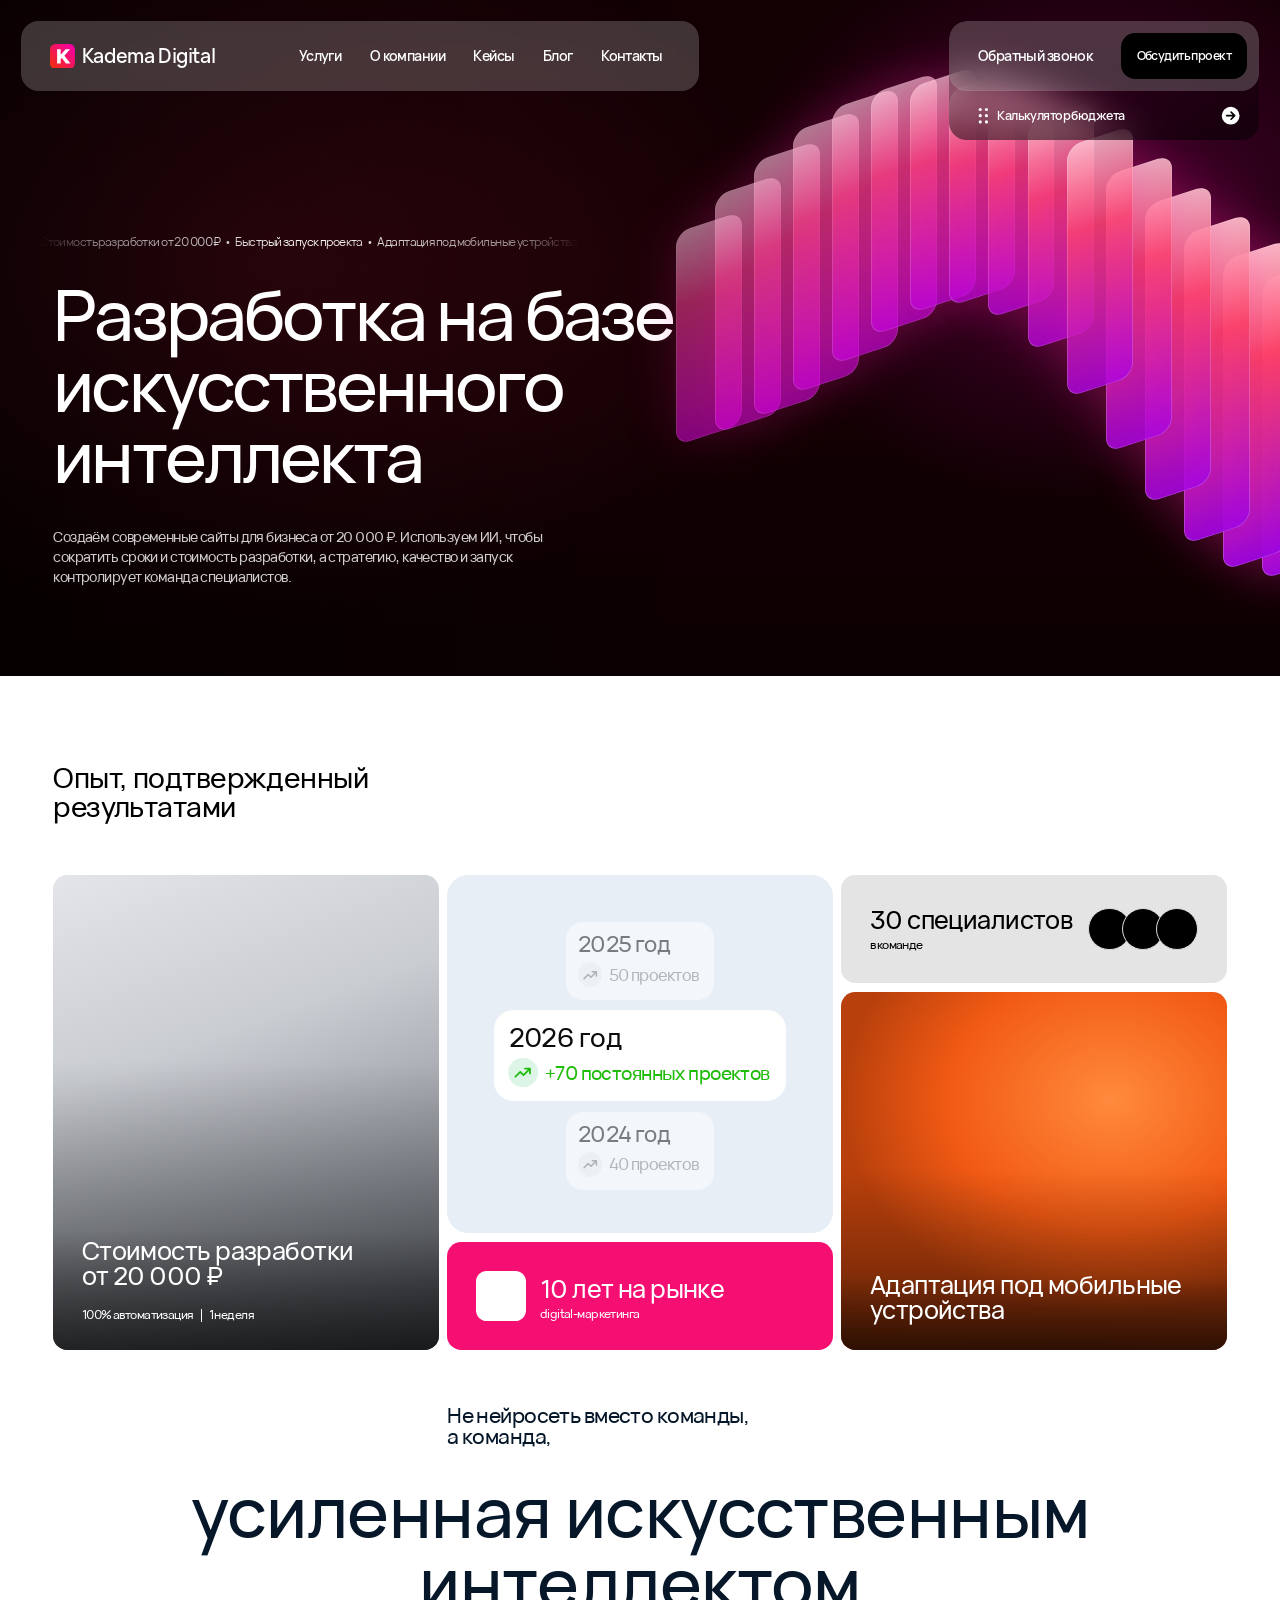
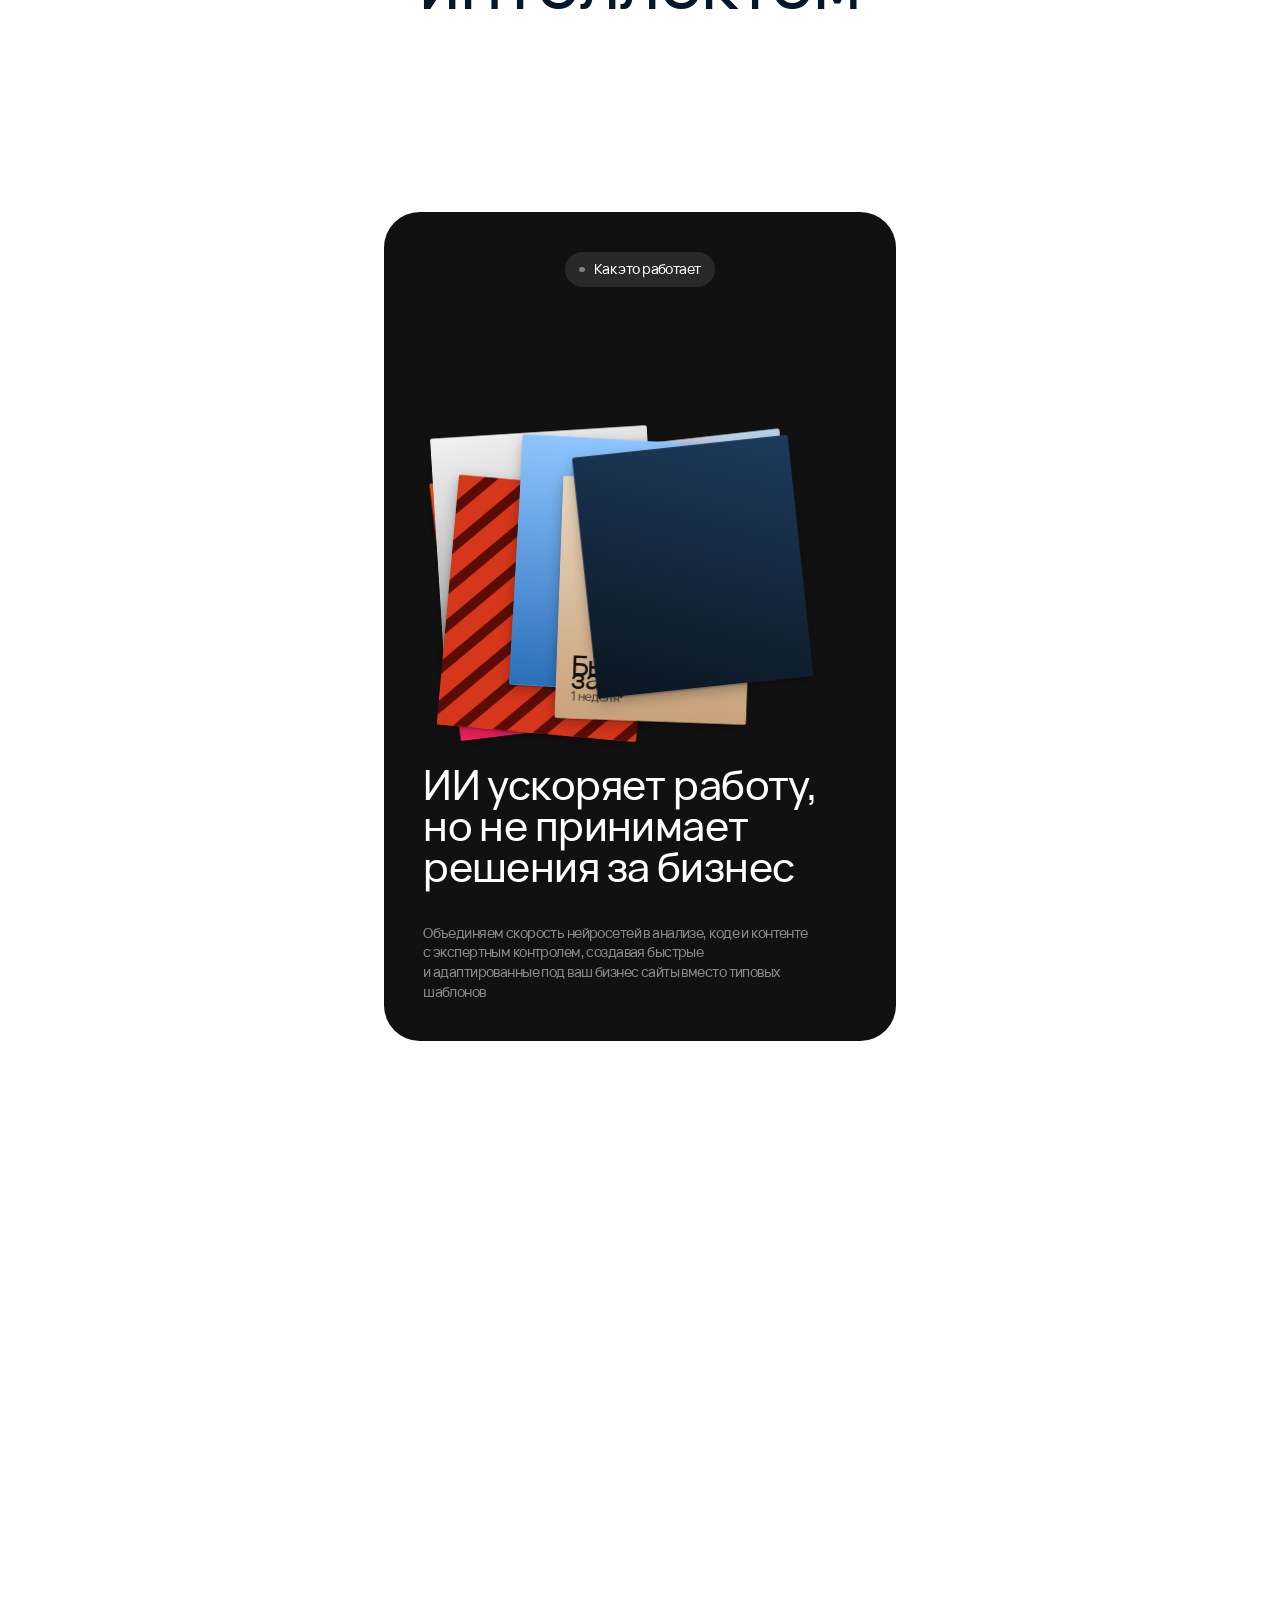
==== commit d378e09a: "GitHub Pages: блок «Как это работает» с бесконечной кучей карточек Co-Authored-By: Claude Opus 5.5 <" ====
--- a/index.html
+++ b/index.html
@@ -55,10 +55,15 @@
     <div class="hero__bg" id="heroBg"></div>
 
     <div class="hero__tags-mask">
-      <div class="hero__tags">
-        <span>Адаптация под мобильные устройства</span><span>•</span>
-        <span>Быстрый запуск проекта</span><span>•</span>
-        <span>Базовая SEO-подготовка</span>
+      <!-- бегущая строка: группа продублирована в script.js для бесшовного цикла -->
+      <div class="hero__tags" id="heroTags">
+        <div class="hero__tags-group">
+          <span>Стоимость разработки от&nbsp;20&nbsp;000&nbsp;₽</span><span>•</span>
+          <span>Быстрый запуск проекта</span><span>•</span>
+          <span>Адаптация под мобильные устройства</span><span>•</span>
+          <span>Базовая SEO-подготовка</span><span>•</span>
+          <span>Готовность сайта к&nbsp;запуску рекламы</span><span>•</span>
+        </div>
       </div>
     </div>
 
@@ -137,14 +142,7 @@
   <section class="how" id="how">
     <div class="how__stage" id="howStage">
       <div class="how__card" id="howCard">
-        <div class="collage" id="collage">
-          <div class="collage__item c1"></div>
-          <div class="collage__item c2"></div>
-          <div class="collage__item c3"></div>
-          <div class="collage__item c4"></div>
-          <div class="collage__item c5"></div>
-          <div class="collage__item c6"></div>
-        </div>
+        <div class="stack" id="stack"></div>
         <div class="pill"><span class="pill__dot"></span>Как это работает</div>
         <div class="how__text">
           <h3>ИИ ускоряет работу, но&nbsp;не&nbsp;принимает решения за бизнес</h3>
--- a/styles.css
+++ b/styles.css
@@ -135,11 +135,16 @@
 
 .hero__tags-mask {
   position: absolute; left: 44px; top: 235px; width: 609px; height: 75px;
-  display: flex; align-items: center; padding-left: 16px;
+  display: flex; align-items: center; overflow: hidden;
   -webkit-mask-image: linear-gradient(90deg, transparent 0%, rgba(0,0,0,.5) 10%, #000 49.52%, rgba(0,0,0,.5) 90%, transparent 100%);
           mask-image: linear-gradient(90deg, transparent 0%, rgba(0,0,0,.5) 10%, #000 49.52%, rgba(0,0,0,.5) 90%, transparent 100%);
 }
-.hero__tags { display: flex; align-items: center; gap: 4px; font-size: 14px; line-height: 19px; white-space: nowrap; }
+/* бесконечная лента: две одинаковые группы, сдвиг ровно на ширину одной */
+.hero__tags { display: flex; width: max-content; animation: tags-marquee 30s linear infinite; }
+.hero__tags-group { display: flex; align-items: center; gap: 4px; padding-right: 4px; font-size: 14px; line-height: 19px; white-space: nowrap; }
+.hero__tags-mask:hover .hero__tags { animation-play-state: paused; }
+@keyframes tags-marquee { from { transform: translateX(0); } to { transform: translateX(-50%); } }
+@media (prefers-reduced-motion: reduce) { .hero__tags { animation: none; } }
 
 .hero__content {
   position: absolute; left: 60px; bottom: 100px; width: 1160px;
@@ -235,7 +240,7 @@
 
 /* ============ КАК ЭТО РАБОТАЕТ ============ */
 /* Высота секции = длина «прокрутки» анимации раскрытия */
-.how { position: relative; height: calc(var(--vh) * 2.6); background: #fff; }
+.how { position: relative; height: calc(var(--vh) * 3.2); background: #fff; }
 .how__stage {
   position: sticky; top: 0;
   height: var(--vh);
@@ -267,45 +272,31 @@
 }
 .pill__dot { width: 6px; height: 6px; border-radius: 100px; background: rgba(255,255,255,.4); }
 
-.how__text { position: relative; z-index: 2; align-self: stretch; display: flex; flex-direction: column; gap: 40px; }
+/* текст всегда по центру блока, даже когда карточка раскрыта на весь экран */
+.how__text { position: relative; z-index: 2; align-self: center; width: 488px; display: flex; flex-direction: column; gap: 40px; }
 .how__text h3 { width: 488px; font-weight: 500; font-size: 46px; line-height: 100%; }
 .how__text p { width: 434px; font-weight: 500; font-size: 16px; line-height: 140%; color: rgba(255,255,255,.5); }
 
-/* коллаж-заглушка: 763×458, центр блока; элементы разлетаются от --p */
-.collage {
+/* куча картинок: карточки ложатся россыпью вокруг центра, нижние уходят под кучу.
+   Положение каждой карточки задаёт script.js. */
+.stack {
+  --k: 1; /* масштаб под высоту окна, задаётся в script.js */
   position: absolute; z-index: 0;
-  --k: 1; /* масштаб под высоту окна, задаётся в script.js */
-  left: 50%; top: calc(139px * var(--k));
-  width: 763px; height: 458px;
-  transform: translateX(-50%) scale(calc(var(--k) * (1 + .15 * var(--p))));
-  transform-origin: 50% 0;
-}
-.collage__item {
-  position: absolute; left: 50%; top: 50%;
-  border-radius: 2px;
-  box-shadow: 0 10px 30px rgba(0,0,0,.45);
+  left: 50%; top: 44%;
+  width: 0; height: 0;
+  transform: scale(calc(var(--k) * (1 + .12 * var(--p))));
+}
+.stack__card {
+  position: absolute; left: 0; top: 0;
+  border-radius: 3px;
+  overflow: hidden;
+  box-shadow: 0 1px 2px rgba(0,0,0,.3), 0 6px 16px rgba(0,0,0,.25);
   background-size: cover; background-position: center;
-  transform: translate(-50%, -50%)
-             translate(calc(var(--dx) * var(--p)), calc(var(--dy) * var(--p)))
-             rotate(calc(var(--r) + var(--dr) * var(--p)));
-}
-.c1 { width: 240px; height: 300px; --r: 8deg;  --dr: 6deg;  --dx: 380px; --dy: 10px;
-      margin: 10px 0 0 90px;
-      background-image: url(images/collage-1.jpg), linear-gradient(160deg, #2c4a36, #1b2e22); }
-.c2 { width: 180px; height: 160px; --r: -4deg; --dr: -8deg; --dx: -420px; --dy: 40px;
-      margin: 40px 0 0 -170px;
-      background-image: url(images/collage-2.jpg), linear-gradient(135deg, #9fb2c8, #e8edf2 60%, #6d7f94); }
-.c3 { width: 200px; height: 210px; --r: -6deg; --dr: -10deg; --dx: -230px; --dy: -30px;
-      margin: 0 0 0 -95px;
-      background-image: url(images/collage-3.jpg), linear-gradient(170deg, #7d8ea3, #1d2a3a); }
-.c4 { width: 170px; height: 200px; --r: 4deg;  --dr: 10deg; --dx: 200px; --dy: 60px;
-      margin: 10px 0 0 110px;
-      background-image: url(images/collage-4.jpg), linear-gradient(135deg, #c9a37a, #8b5e34); }
-.c5 { width: 190px; height: 250px; --r: -8deg; --dr: 4deg;  --dx: 0px;   --dy: 0px;
-      margin: 10px 0 0 0;
-      background-image: url(images/collage-5.jpg), linear-gradient(180deg, #f3eee6 0 35%, #ff6a2c 35% 100%); }
-.c6 { width: 64px; height: 64px; --r: -52deg; --dr: 20deg; --dx: 40px; --dy: 60px;
-      margin: 35px 0 0 5px; border-radius: 4px;
-      background: #f2e416 repeating-linear-gradient(90deg, transparent 0 10px, rgba(0,0,0,.8) 10px 13px); }
+  will-change: transform, opacity;
+  display: flex; align-items: flex-end; padding: 18px;
+  font-weight: 500; letter-spacing: -0.04em; line-height: 95%;
+}
+.stack__card span { font-size: 34px; }
+.stack__card small { font-size: 15px; display: block; margin-top: 8px; opacity: .7; }
 
 .after { height: 200px; background: #fff; }
